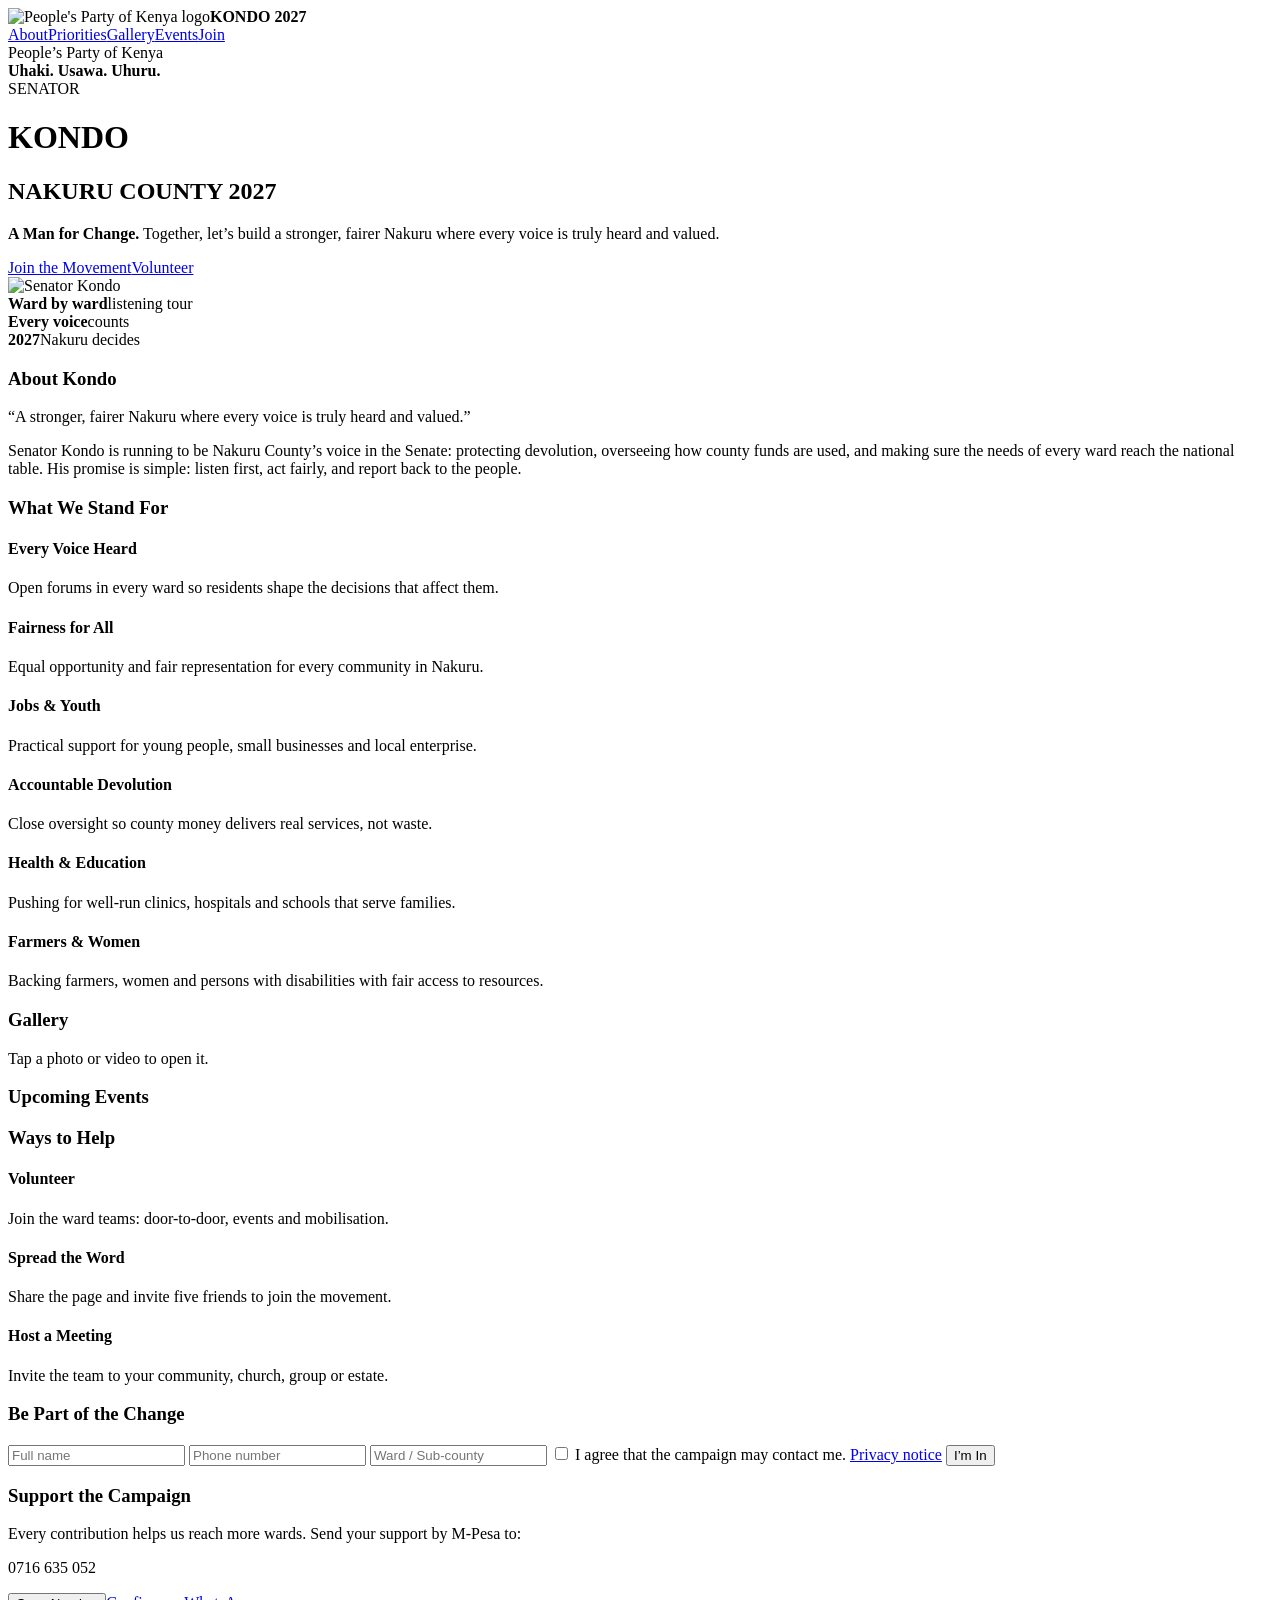
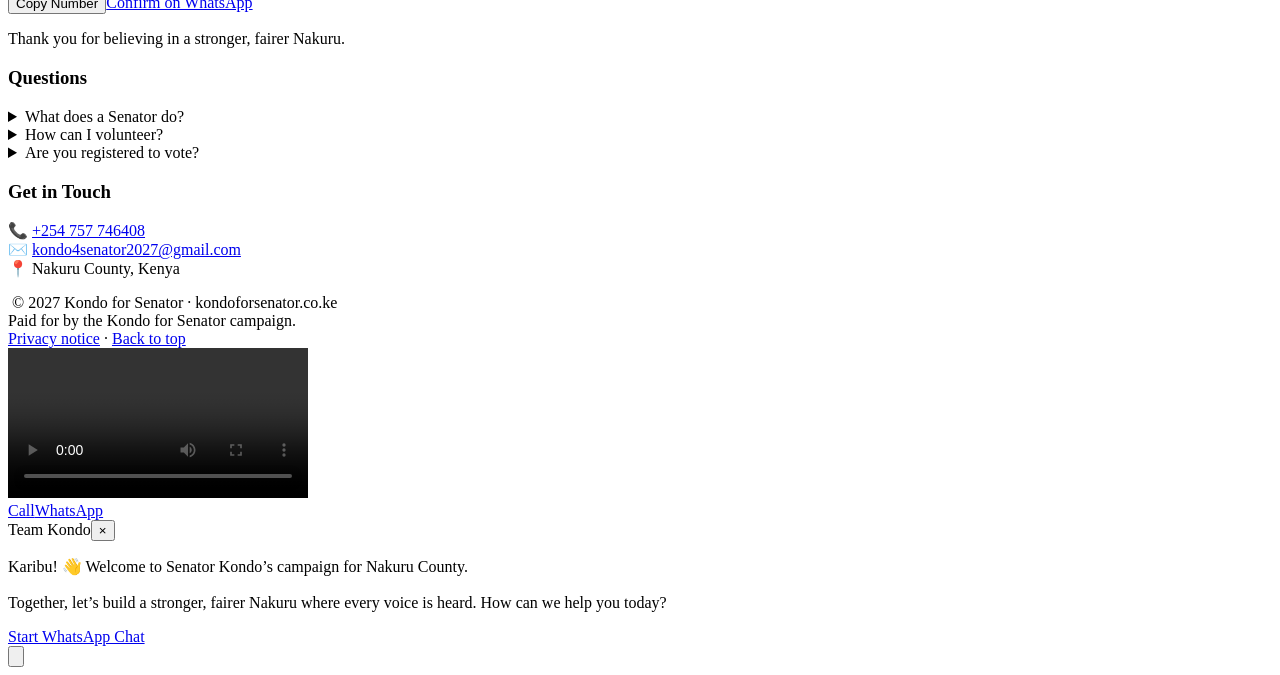
==== index.html @ ae86fee1 "Create index.html" ====
<!DOCTYPE html>
<html lang="en">
<head>
<meta charset="utf-8">
<meta name="viewport" content="width=device-width, initial-scale=1, viewport-fit=cover">
<title>Senator Kondo | Nakuru County 2027</title>
<meta name="description" content="Senator Kondo, Nakuru County 2027. A Man for Change. Join the movement for a stronger, fairer Nakuru where every voice is truly heard and valued.">
<meta name="theme-color" content="#0a0d0a">
<link rel="canonical" href="https://kondoforsenator.co.ke/">
<link rel="icon" href="favicon.ico" sizes="any">
<link rel="icon" type="image/png" href="favicon.png">
<link rel="apple-touch-icon" href="apple-touch-icon.png">
<meta property="og:type" content="website">
<meta property="og:locale" content="en_KE">
<meta property="og:site_name" content="Senator Kondo 2027">
<meta property="og:title" content="Senator Kondo | Nakuru County 2027">
<meta property="og:description" content="A Man for Change. Together, let’s build a stronger, fairer Nakuru where every voice is truly heard and valued.">
<meta property="og:url" content="https://kondoforsenator.co.ke/">
<meta property="og:image" content="https://kondoforsenator.co.ke/share.jpg">
<meta property="og:image:width" content="1200">
<meta property="og:image:height" content="630">
<meta name="twitter:card" content="summary_large_image">
<meta name="twitter:title" content="Senator Kondo | Nakuru County 2027">
<meta name="twitter:description" content="A Man for Change. Join the movement for a stronger, fairer Nakuru.">
<meta name="twitter:image" content="https://kondoforsenator.co.ke/share.jpg">
<link rel="stylesheet" href="style.css">
</head>
<body>
<div class="w">

<nav>
  <div class="br"><img class="lg" src="ppk-logo.jpg" alt="People's Party of Kenya logo"><b>KONDO 2027</b></div>
  <div class="nl"><a href="#about">About</a><a href="#priorities">Priorities</a><a href="#gallery">Gallery</a><a href="#events">Events</a><a href="#join">Join</a></div>
</nav>

<header class="hero">
  <div>
    <div class="party"><img src="ppk-logo.jpg" alt=""><span>People’s Party of Kenya<br><b>Uhaki. Usawa. Uhuru.</b></span></div>
    <div class="sm">SENATOR</div>
    <h1>KONDO</h1>
    <h2>NAKURU COUNTY 2027</h2>
    <p><b>A Man for Change.</b> Together, let’s build a stronger, fairer Nakuru where every voice is truly heard and valued.</p>
    <div class="btns"><a class="b p" href="#join">Join the Movement</a><a class="b" href="#join">Volunteer</a></div>
  </div>
  <img class="photo" alt="Senator Kondo" src="kondo.jpg">
</header>

<div class="st"><div><b>Ward by ward</b>listening tour</div><div><b>Every voice</b>counts</div><div><b>2027</b>Nakuru decides</div></div>

<section id="about">
  <h3>About Kondo</h3>
  <p class="quote">“A stronger, fairer Nakuru where every voice is truly heard and valued.”</p>
  <p class="mu">Senator Kondo is running to be Nakuru County’s voice in the Senate: protecting devolution, overseeing how county funds are used, and making sure the needs of every ward reach the national table. His promise is simple: listen first, act fairly, and report back to the people.</p>
</section>

<section id="priorities">
  <h3>What We Stand For</h3>
  <div class="g">
    <div class="c"><h4>Every Voice Heard</h4><p>Open forums in every ward so residents shape the decisions that affect them.</p></div>
    <div class="c"><h4>Fairness for All</h4><p>Equal opportunity and fair representation for every community in Nakuru.</p></div>
    <div class="c"><h4>Jobs &amp; Youth</h4><p>Practical support for young people, small businesses and local enterprise.</p></div>
    <div class="c"><h4>Accountable Devolution</h4><p>Close oversight so county money delivers real services, not waste.</p></div>
    <div class="c"><h4>Health &amp; Education</h4><p>Pushing for well-run clinics, hospitals and schools that serve families.</p></div>
    <div class="c"><h4>Farmers &amp; Women</h4><p>Backing farmers, women and persons with disabilities with fair access to resources.</p></div>
  </div>
</section>

<section id="gallery">
  <h3>Gallery</h3>
  <div class="gw"><div class="gl" id="gl"></div></div>
  <p class="hint">Tap a photo or video to open it.</p>
</section>

<section id="events">
  <h3>Upcoming Events</h3>
  <div class="g2" id="evl"></div>
</section>

<section id="volunteer">
  <h3>Ways to Help</h3>
  <div class="g">
    <div class="c"><h4>Volunteer</h4><p>Join the ward teams: door-to-door, events and mobilisation.</p></div>
    <div class="c"><h4>Spread the Word</h4><p>Share the page and invite five friends to join the movement.</p></div>
    <div class="c"><h4>Host a Meeting</h4><p>Invite the team to your community, church, group or estate.</p></div>
  </div>
</section>

<section id="join">
  <h3>Be Part of the Change</h3>
  <form class="f" id="jf" novalidate>
    <input id="n" name="name" placeholder="Full name" autocomplete="name" required>
    <input id="p" name="phone" placeholder="Phone number" type="tel" autocomplete="tel" required>
    <input id="w" name="ward" placeholder="Ward / Sub-county">
    <label class="chk"><input type="checkbox" id="cn"> <span>I agree that the campaign may contact me. <a href="privacy.html">Privacy notice</a></span></label>
    <button class="b p" id="js" type="submit">I’m In</button>
    <p class="fs" id="fs" role="status"></p>
  </form>
  </section>

<section id="donate">
  <div class="dn">
    <h3 class="nm">Support the Campaign</h3>
    <p class="mu">Every contribution helps us reach more wards. Send your support by M-Pesa to:</p>
    <p class="num">0716 635 052</p>
    <div class="btns"><button class="b p" id="cp">Copy Number</button><a class="b" href="https://wa.me/254757746408?text=Hello%2C%20I%20have%20sent%20my%20support%20to%20the%20campaign.">Confirm on WhatsApp</a></div>
    <p class="mu sm2">Thank you for believing in a stronger, fairer Nakuru.</p>
  </div>
</section>

<section id="faq">
  <h3>Questions</h3>
  <details class="q"><summary>What does a Senator do?</summary><p>A Senator represents the county in the Senate, protects devolution, oversees county governments and helps pass laws affecting counties.</p></details>
  <details class="q"><summary>How can I volunteer?</summary><p>Fill in the form above or tap the WhatsApp button and tell us your ward.</p></details>
  <details class="q"><summary>Are you registered to vote?</summary><p>Check your registration with the IEBC and encourage your family and friends to do the same.</p></details>
</section>

<section id="contact">
  <h3>Get in Touch</h3>
  <p>📞 <a href="tel:+254757746408">+254 757 746408</a><br>
  ✉️ <a href="mailto:kondo4senator2027@gmail.com">kondo4senator2027@gmail.com</a><br>
  📍 Nakuru County, Kenya</p>
  <div class="soc" id="soc"></div>
</section>

</div>

<footer><div class="w">
  <img class="lg" src="ppk-logo.jpg" alt="">
  <span>© <span id="yr">2027</span> Kondo for Senator · kondoforsenator.co.ke<br>Paid for by the Kondo for Senator campaign.<br><a href="privacy.html">Privacy notice</a> · <a href="#">Back to top</a></span>
</div></footer>

<div class="lb" id="lb"><img id="lbi" alt=""><video id="lbv" controls playsinline></video></div>

<div class="bar"><a href="tel:+254757746408">Call</a><a href="https://wa.me/254757746408?text=Hello%20Senator%20Kondo%E2%80%99s%20team%21%20I%E2%80%99d%20like%20to%20join%20the%20movement%20for%20a%20stronger%2C%20fairer%20Nakuru.">WhatsApp</a></div>

<div class="wa">
  <div class="pop" id="pp">
    <div class="ph"><span>Team Kondo</span><button id="pc" aria-label="Close">×</button></div>
    <div class="pm"><p>Karibu! 👋 Welcome to Senator Kondo’s campaign for Nakuru County.<br><br>Together, let’s build a stronger, fairer Nakuru where every voice is heard. How can we help you today?</p>
    <a href="https://wa.me/254757746408?text=Hello%20Senator%20Kondo%E2%80%99s%20team%21%20I%E2%80%99d%20like%20to%20join%20the%20movement%20for%20a%20stronger%2C%20fairer%20Nakuru.">Start WhatsApp Chat</a></div>
  </div>
  <button class="wb" aria-label="Chat on WhatsApp" id="pt"><svg viewBox="0 0 32 32"><path d="M16 3C9 3 3.3 8.6 3.3 15.5c0 2.4.7 4.7 1.9 6.6L3 29l7.1-2.1a12.8 12.8 0 0 0 5.9 1.4c7 0 12.7-5.6 12.7-12.5S23 3 16 3zm0 22.7c-1.9 0-3.7-.5-5.300-1.500l-.4-.2-4.200 1.200 1.300-4-.3-.4a10 10 0 0 1-1.600-5.300C5.500 10 10.200 5.500 16 5.500s10.500 4.500 10.500 10S21.800 25.700 16 25.700zm5.800-7.500c-.3-.2-1.900-.9-2.200-1s-.5-.2-.7.200-.8 1-1 1.200-.4.200-.7.100a8.500 8.500 0 0 1-4.200-3.700c-.3-.6.300-.5.900-1.700.1-.2 0-.4 0-.5l-1-2.300c-.3-.6-.5-.5-.7-.5h-.6c-.2 0-.6.100-.9.400s-1.200 1.200-1.200 2.900 1.200 3.300 1.400 3.600 2.400 3.700 5.900 5.100c2.200.9 3 .9 4.100.8.700-.1 1.900-.8 2.200-1.500s.3-1.400.2-1.500-.3-.2-.7-.4z"/></svg></button>
</div>

<script src="config.js"></script>
<script src="events.js"></script>
<script src="gallery.js"></script>
<script src="script.js"></script>
</body>
</html>
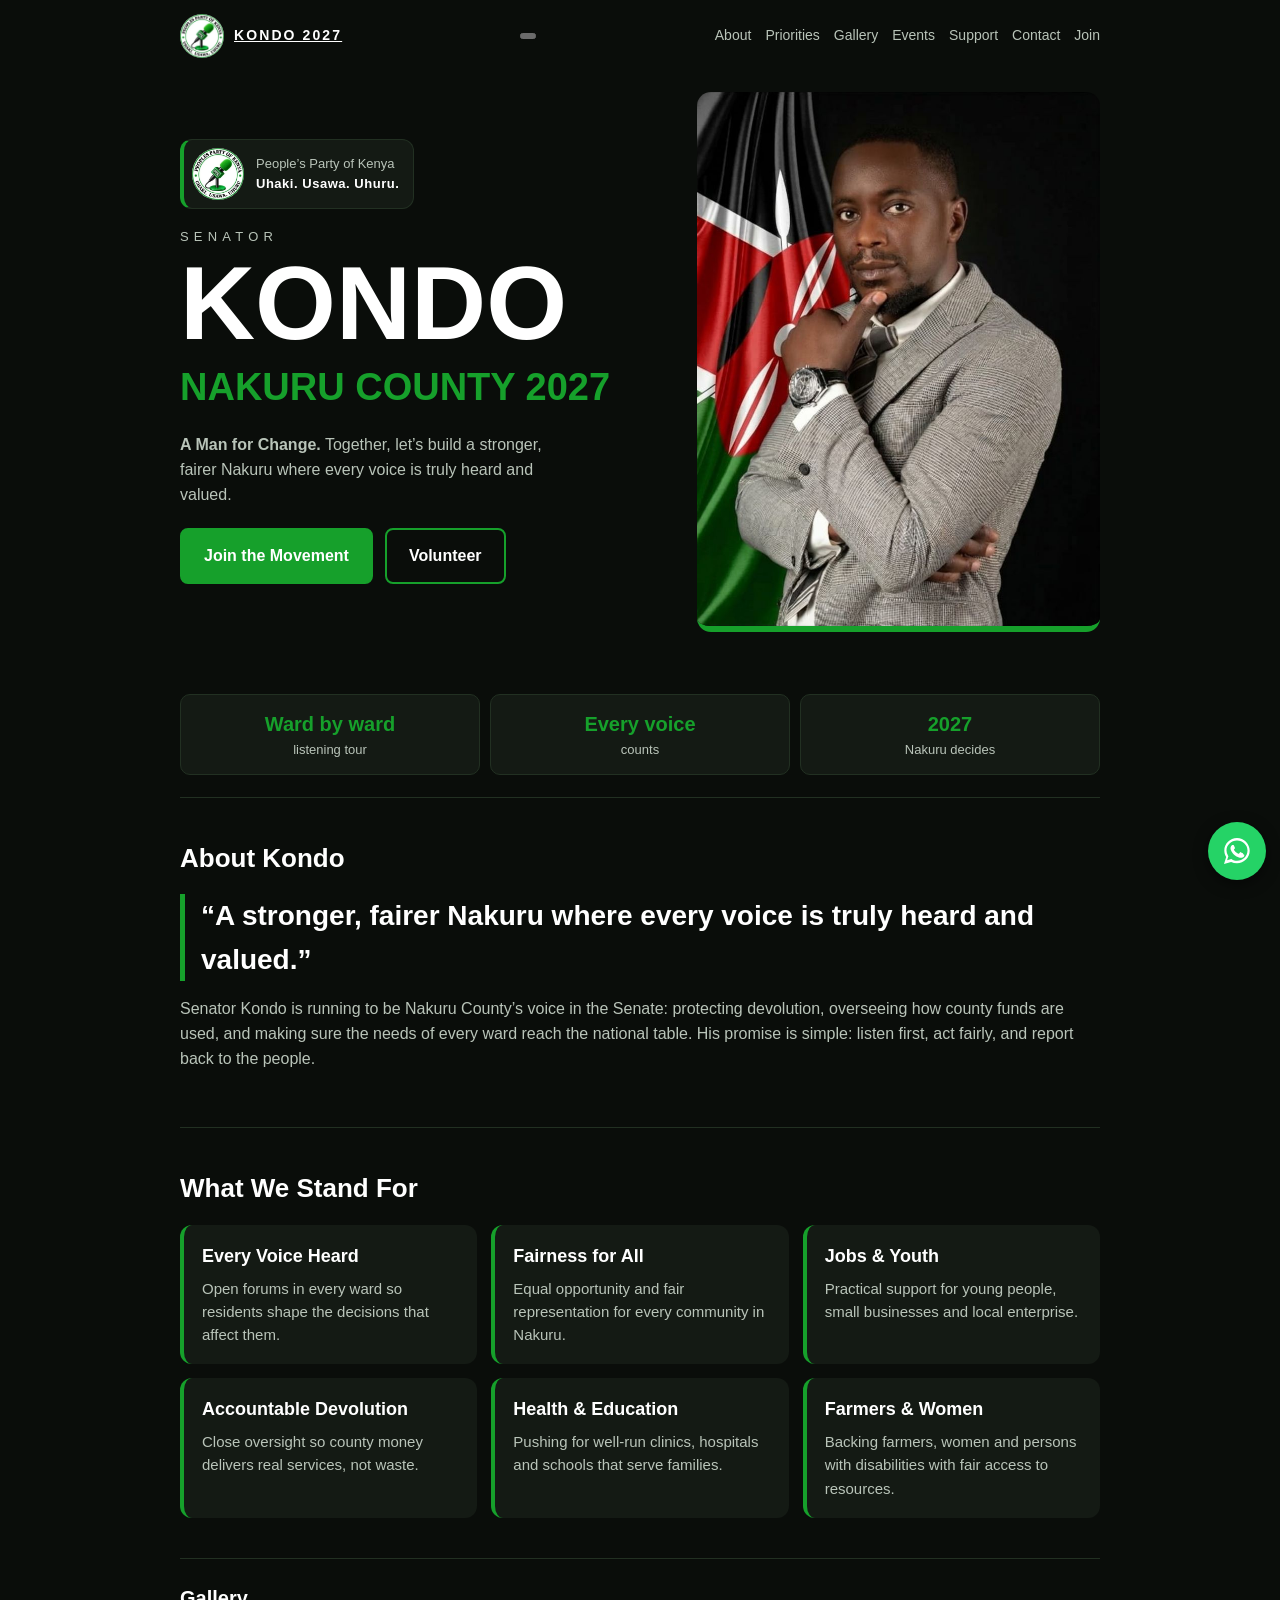
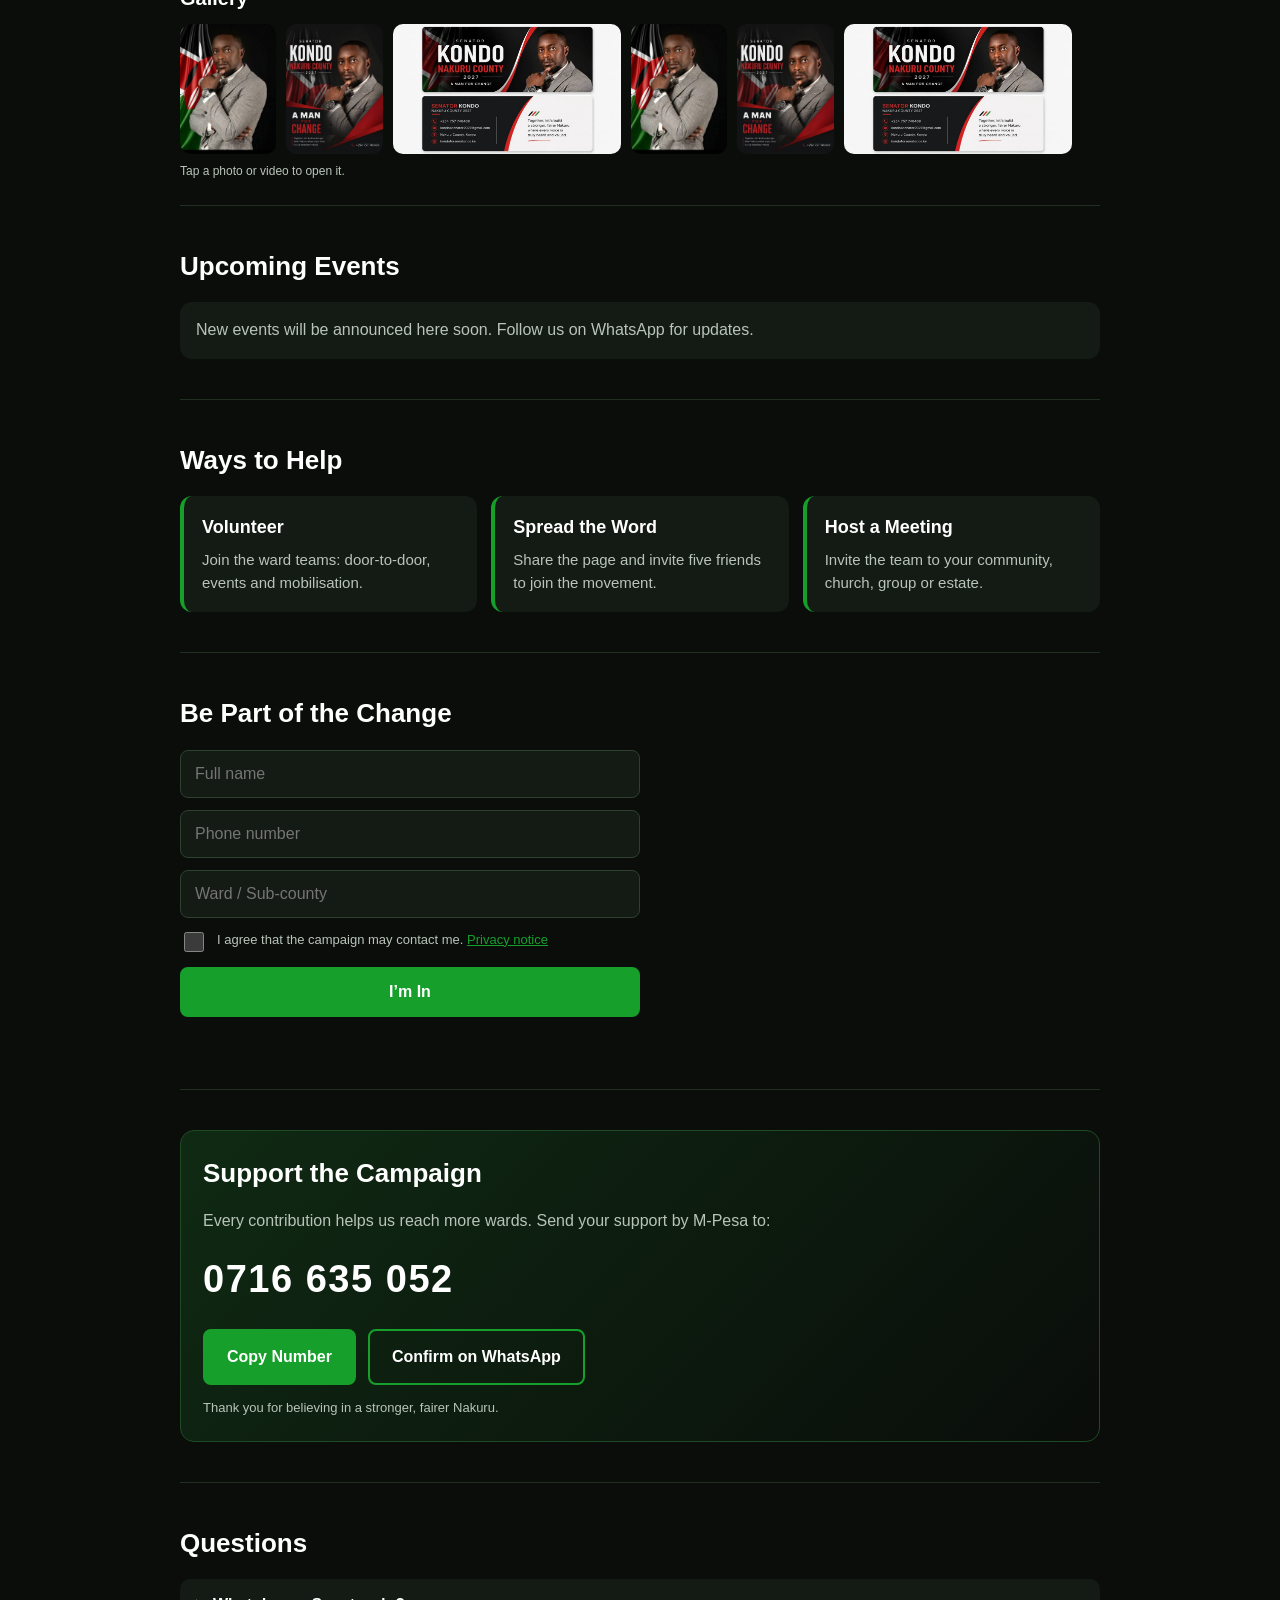
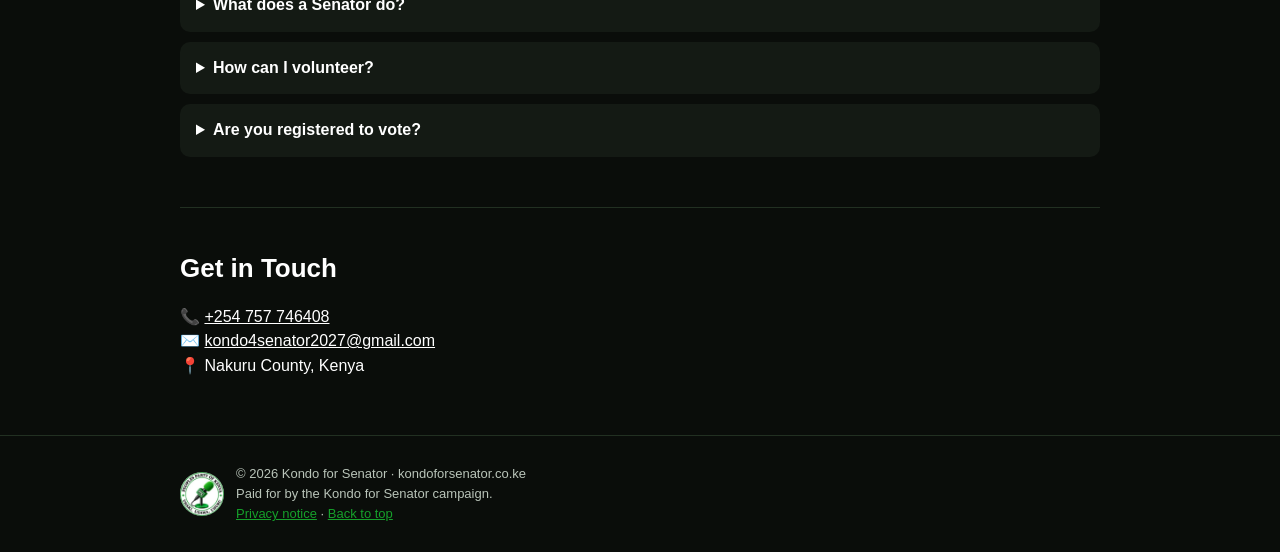
==== commit 9a615b8c: "Update index.html" ====
--- a/index.html
+++ b/index.html
@@ -24,14 +24,30 @@
 <meta name="twitter:description" content="A Man for Change. Join the movement for a stronger, fairer Nakuru.">
 <meta name="twitter:image" content="https://kondoforsenator.co.ke/share.jpg">
 <link rel="stylesheet" href="style.css">
+<noscript><style>.top .burger{display:none!important}.top .nl{display:flex!important;position:static!important;flex-wrap:wrap}</style></noscript>
 </head>
 <body>
+<header class="top">
+  <div class="w">
+    <nav aria-label="Main">
+      <a class="br" href="#" aria-label="Kondo 2027 home"><img class="lg" src="ppk-logo.jpg" alt="People's Party of Kenya logo"><b>KONDO 2027</b></a>
+      <button class="burger" id="bg" type="button" aria-label="Open menu" aria-expanded="false" aria-controls="menu"><span></span><span></span><span></span></button>
+      <div class="nl" id="menu">
+        <a href="#about">About</a>
+        <a href="#priorities">Priorities</a>
+        <a href="#gallery">Gallery</a>
+        <a href="#events">Events</a>
+        <a href="#donate">Support</a>
+        <a href="#contact">Contact</a>
+        <a class="cta" href="#join">Join</a>
+      </div>
+    </nav>
+  </div>
+</header>
+
 <div class="w">
 
-<nav>
-  <div class="br"><img class="lg" src="ppk-logo.jpg" alt="People's Party of Kenya logo"><b>KONDO 2027</b></div>
-  <div class="nl"><a href="#about">About</a><a href="#priorities">Priorities</a><a href="#gallery">Gallery</a><a href="#events">Events</a><a href="#join">Join</a></div>
-</nav>
+
 
 <header class="hero">
   <div>
--- a/style.css
+++ b/style.css
@@ -0,0 +1,125 @@
+/* ===== PPK theme: green, black, white ===== */
+:root{--bg:#0a0d0a;--card:#141a14;--line:#223022;--tx:#ffffff;--mu:#b9c4b9;--g:#16a02b;--g2:#0e7a1f;color-scheme:dark;box-sizing:border-box;padding-top:env(safe-area-inset-top,0px);padding-bottom:calc(64px + env(safe-area-inset-bottom,0px))}
+*{box-sizing:inherit}
+html{scroll-behavior:smooth;scroll-padding-top:env(safe-area-inset-top,0px)}
+body{margin:0;background:var(--bg);color:var(--tx);font-family:"Helvetica Neue",Arial,sans-serif;line-height:1.55}
+.w{max-width:960px;margin:0 auto;padding:0 20px}
+a{color:inherit}
+
+/* navigation */
+nav{display:flex;flex-wrap:wrap;justify-content:space-between;align-items:center;gap:8px;padding:14px 0;font-size:14px}
+.br{display:flex;align-items:center;gap:10px}
+.br b{letter-spacing:.15em}
+.lg{width:44px;height:44px;border-radius:50%;display:block;background:#fff}
+.nl{display:flex;gap:14px;flex-wrap:wrap}
+.nl a{color:var(--mu);text-decoration:none}
+@media(max-width:600px){.nl{width:100%;justify-content:space-between}}
+
+/* hero */
+.hero{display:grid;gap:24px;padding:20px 0 40px;align-items:center}
+@media(min-width:760px){.hero{grid-template-columns:1.1fr .9fr}}
+.party{display:flex;align-items:center;gap:12px;background:var(--card);border:1px solid var(--line);border-left:4px solid var(--g);border-radius:12px;padding:8px 14px 8px 8px;margin-bottom:18px;font-size:13px;color:var(--mu);width:max-content;max-width:100%}
+.party img{width:52px;height:52px;border-radius:50%;background:#fff;flex:none}
+.party b{color:#fff;letter-spacing:.04em}
+.sm{letter-spacing:.4em;font-size:13px;color:var(--mu)}
+h1{font-size:clamp(56px,16vw,104px);line-height:.95;margin:6px 0;font-weight:800}
+.hero h2{font-size:clamp(26px,7vw,38px);margin:0 0 8px;color:var(--g);font-weight:800}
+.hero p{color:var(--mu);max-width:44ch}
+.btns{display:flex;gap:12px;flex-wrap:wrap;margin-top:20px}
+.b{display:inline-block;padding:14px 22px;border-radius:8px;font-weight:700;text-decoration:none;border:2px solid var(--g);color:#fff;background:transparent}
+.b.p{background:var(--g)}
+.photo{width:100%;border-radius:14px;border-bottom:6px solid var(--g);display:block}
+
+/* sections */
+section{padding:40px 0;border-top:1px solid var(--line)}
+h3{font-size:26px;margin:0 0 16px}
+.g{display:grid;gap:14px}
+@media(min-width:760px){.g{grid-template-columns:repeat(3,1fr)}}
+.c{background:var(--card);padding:18px;border-radius:12px;border-left:4px solid var(--g)}
+.c h4{margin:0 0 6px;font-size:18px}
+.c p{margin:0;color:var(--mu);font-size:15px}
+.st{display:grid;grid-template-columns:repeat(3,1fr);gap:10px;text-align:center;padding:22px 0}
+.st div{background:var(--card);border:1px solid var(--line);border-radius:10px;padding:14px 6px;font-size:13px;color:var(--mu)}
+.st b{display:block;font-size:20px;color:var(--g)}
+.quote{font-size:clamp(20px,5vw,28px);font-weight:700;border-left:5px solid var(--g);padding-left:16px;margin:0 0 14px}
+.mu{color:var(--mu)}
+
+/* gallery (auto-scrolling strip: photos + videos) */
+#gallery{padding:24px 0}
+#gallery h3{font-size:20px;margin-bottom:10px}
+.gw{overflow:hidden;border-radius:12px}
+.gl{display:flex;gap:10px;width:max-content;animation:rv 30s linear infinite}
+.gw:hover .gl{animation-play-state:paused}
+.gi{position:relative;height:130px;border-radius:10px;overflow:hidden;cursor:pointer;background:#000;flex:none}
+.gi img,.gi video{height:130px;width:auto;display:block}
+.gi video{min-width:90px;object-fit:cover}
+.pl{position:absolute;left:50%;top:50%;width:40px;height:40px;margin:-20px 0 0 -20px;border-radius:50%;background:rgba(22,160,43,.92);color:#fff;display:flex;align-items:center;justify-content:center;font-size:16px;padding-left:3px}
+.hint{margin:8px 0 0;font-size:12px;color:var(--mu)}
+@keyframes rv{from{transform:translateX(-50%)}to{transform:translateX(0)}}
+@media(prefers-reduced-motion:reduce){.gl{animation:none}.gw{overflow-x:auto}}
+.lb{display:none;position:fixed;top:0;right:0;bottom:0;left:0;background:rgba(0,0,0,.93);z-index:20;align-items:center;justify-content:center;padding:16px}
+.lb.o{display:flex}
+.lb img,.lb video{max-width:100%;max-height:100%;border-radius:10px}
+.lb video{display:none;width:100%;background:#000}
+
+/* events */
+.g2{display:grid;gap:14px}
+@media(min-width:760px){.g2{grid-template-columns:1fr 1fr}}
+.ev{display:flex;gap:14px;background:var(--card);border-radius:12px;padding:14px;align-items:center}
+.ev .d{background:var(--g);border-radius:8px;padding:8px 12px;text-align:center;font-weight:800;line-height:1.1;min-width:64px}
+.ev .d small{display:block;font-size:11px;font-weight:600}
+.ev p{margin:0;color:var(--mu);font-size:14px}
+.em{color:var(--mu);grid-column:1/-1;background:var(--card);padding:16px;border-radius:12px}
+
+/* form, donate, faq, contact */
+.f{display:grid;gap:12px;max-width:460px}
+input{padding:14px;border-radius:8px;border:1px solid #2f402f;background:var(--card);color:var(--tx);font-size:16px;width:100%}
+button{cursor:pointer;font-size:16px;font-family:inherit}
+.dn{background:linear-gradient(135deg,#0f2a13,#0a0d0a);border:1px solid #1f4a26;border-radius:14px;padding:22px}
+.nm{margin-top:0}
+.sm2{font-size:13px;margin-bottom:0}
+.num{font-size:clamp(26px,8vw,38px);font-weight:800;margin:6px 0;letter-spacing:.04em;color:#fff}
+.q{background:var(--card);border-radius:10px;padding:14px 16px;margin-bottom:10px}
+.q summary{font-weight:700;cursor:pointer}
+.q p{color:var(--mu);margin:8px 0 0}
+.soc{display:flex;gap:10px;flex-wrap:wrap;margin-top:12px}
+.soc a{border:1px solid #2f402f;padding:8px 14px;border-radius:20px;color:#fff;text-decoration:none;font-size:14px}
+#contact a{color:#fff}
+footer{padding:28px 0;color:var(--mu);font-size:13px;border-top:1px solid var(--line)}
+footer .w{display:flex;align-items:center;gap:12px}
+
+/* bottom bar + WhatsApp bubble */
+.bar{position:fixed;left:0;right:0;bottom:0;display:flex;gap:8px;padding:10px 12px calc(10px + env(safe-area-inset-bottom,0px));background:#000;z-index:5}
+.bar a{flex:1;text-align:center;padding:12px;border-radius:8px;font-weight:700;text-decoration:none;color:#fff;background:var(--g2)}
+.bar a+a{background:#25d366;color:#04210f}
+@media(min-width:760px){.bar{display:none}:root{padding-bottom:0}}
+.wa{position:fixed;right:14px;bottom:calc(76px + env(safe-area-inset-bottom,0px));z-index:6;display:flex;flex-direction:column;align-items:flex-end;gap:10px}
+@media(min-width:760px){.wa{bottom:20px}}
+.wb{width:58px;height:58px;border-radius:50%;background:#25d366;border:0;box-shadow:0 4px 14px rgba(0,0,0,.5);display:flex;align-items:center;justify-content:center}
+.wb svg{width:32px;height:32px;fill:#fff}
+.pop{display:none;width:min(300px,calc(100vw - 28px));background:#fff;color:#111;border-radius:14px;box-shadow:0 6px 24px rgba(0,0,0,.6);overflow:hidden}
+.pop.o{display:block}
+.ph{background:#075e54;color:#fff;padding:12px 14px;display:flex;justify-content:space-between;align-items:center;font-weight:700;font-size:15px}
+.ph button{background:none;border:0;color:#fff;font-size:22px;line-height:1}
+.pm{padding:14px;background:#ece5dd}
+.pm p{margin:0;background:#fff;padding:10px 12px;border-radius:0 10px 10px 10px;font-size:14.5px;line-height:1.45}
+.pm a{display:block;margin-top:12px;background:#25d366;color:#fff;text-align:center;padding:12px;border-radius:24px;font-weight:700;text-decoration:none}
+
+/* form status + consent */
+.chk{display:flex;gap:10px;align-items:flex-start;font-size:13px;color:var(--mu)}
+.chk input{width:20px;height:20px;margin-top:2px;flex:none;accent-color:var(--g)}
+.chk a{color:var(--g)}
+.fs{margin:0;font-size:14px;min-height:20px}
+.fs.ok{color:#58d46d}.fs.bad{color:#ff8a80}
+footer a{color:var(--g)}
+/* privacy + 404 pages */
+.plain{padding-bottom:0}
+.pg{padding:10px 0 30px;max-width:720px}
+.pg h1{font-size:clamp(32px,8vw,48px);margin:10px 0 4px}
+.pg h3{font-size:20px;margin:26px 0 8px;color:var(--g)}
+.pg p{color:#dfe7df;margin:0 0 8px}
+.pg a{color:var(--g)}
+.nf{text-align:center;padding:60px 20px}
+.nf .big{width:120px;height:120px;margin:0 auto 10px}
+.nf h1{font-size:90px;margin:0;color:var(--g)}
+.nf h2{margin:0 0 10px}
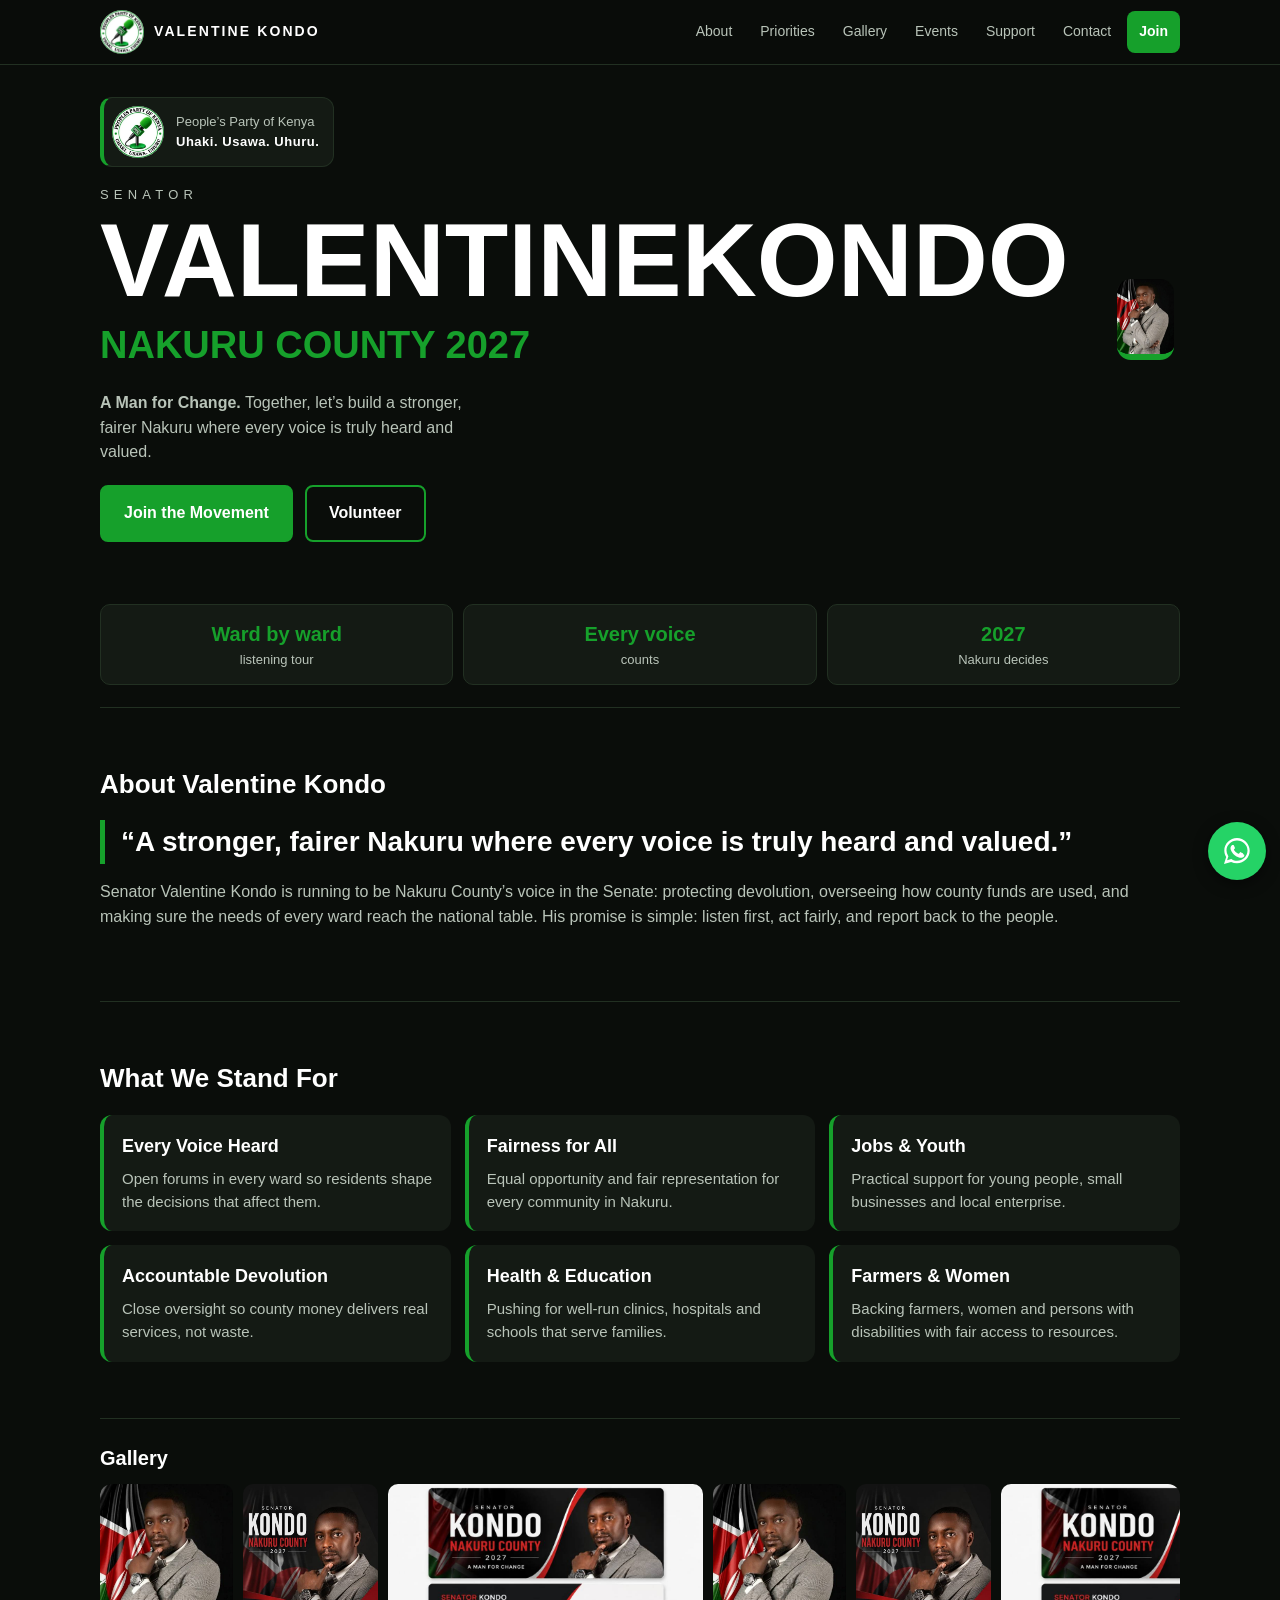
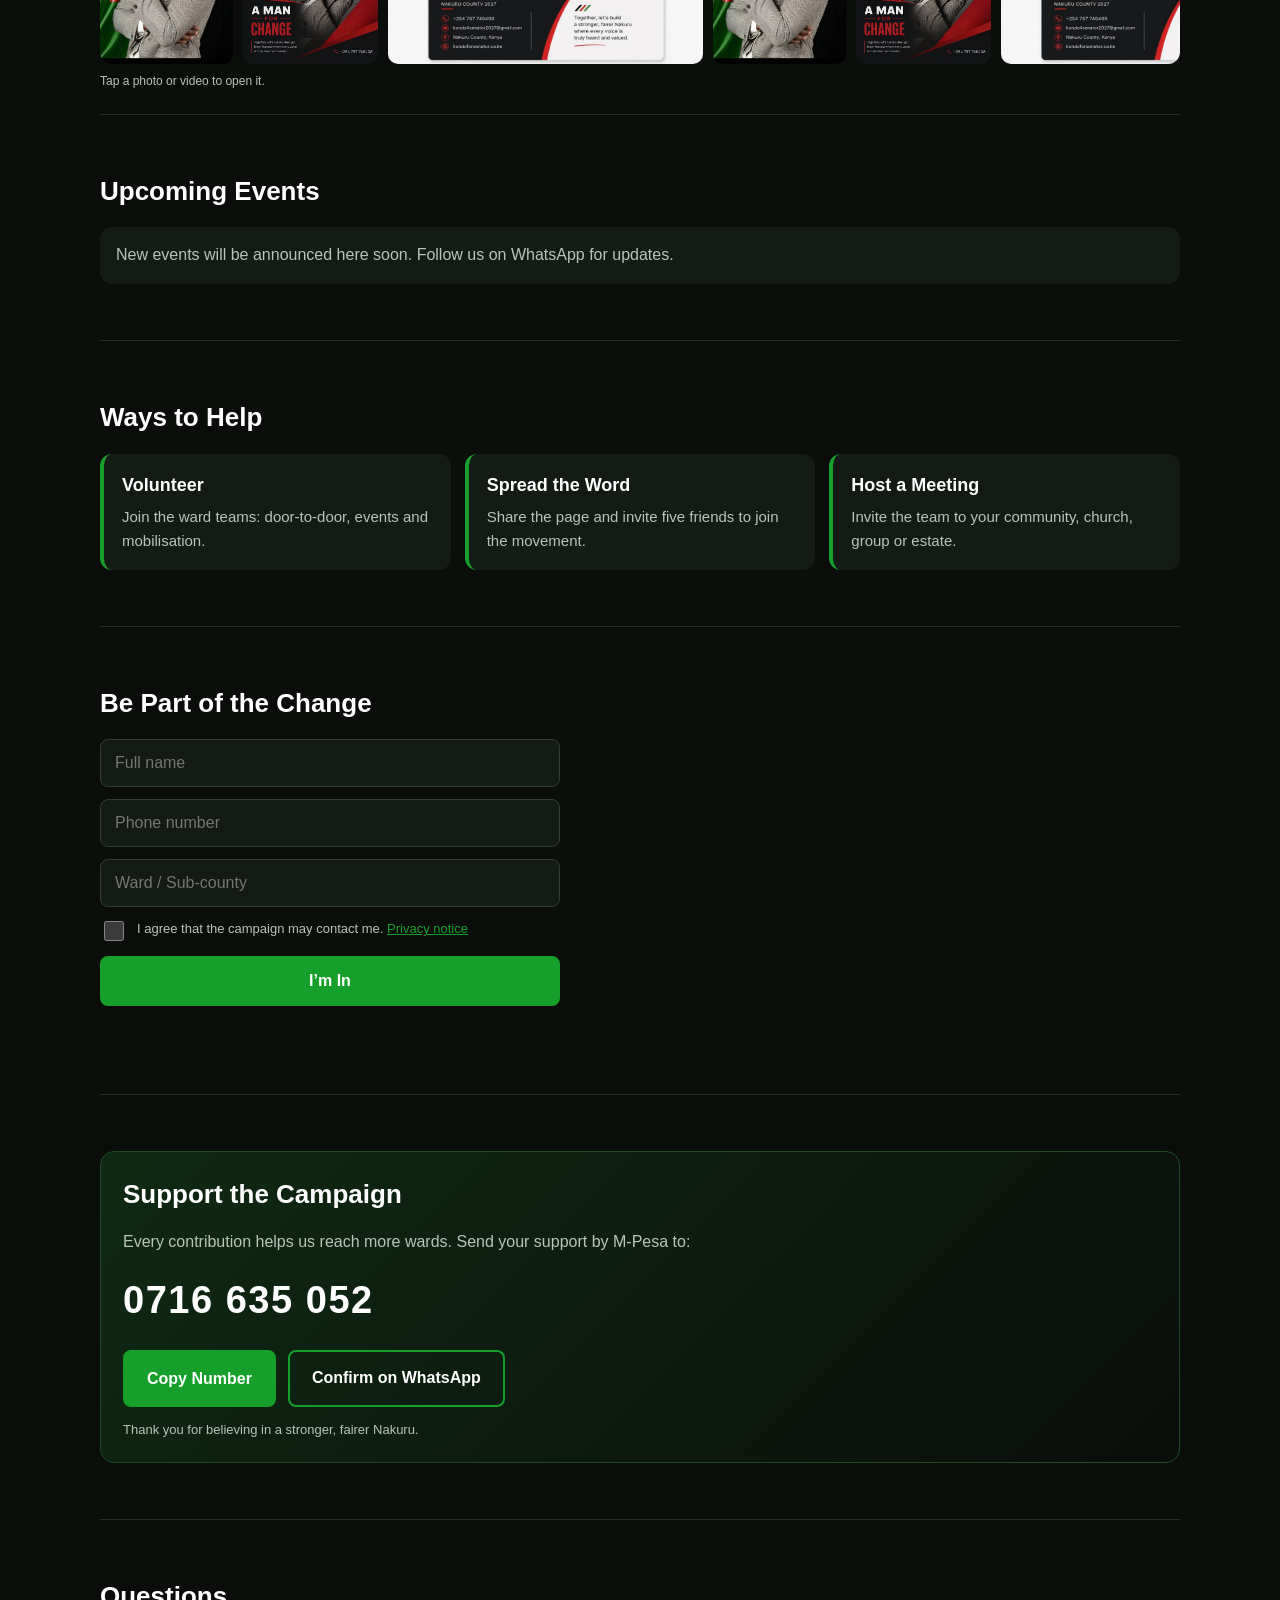
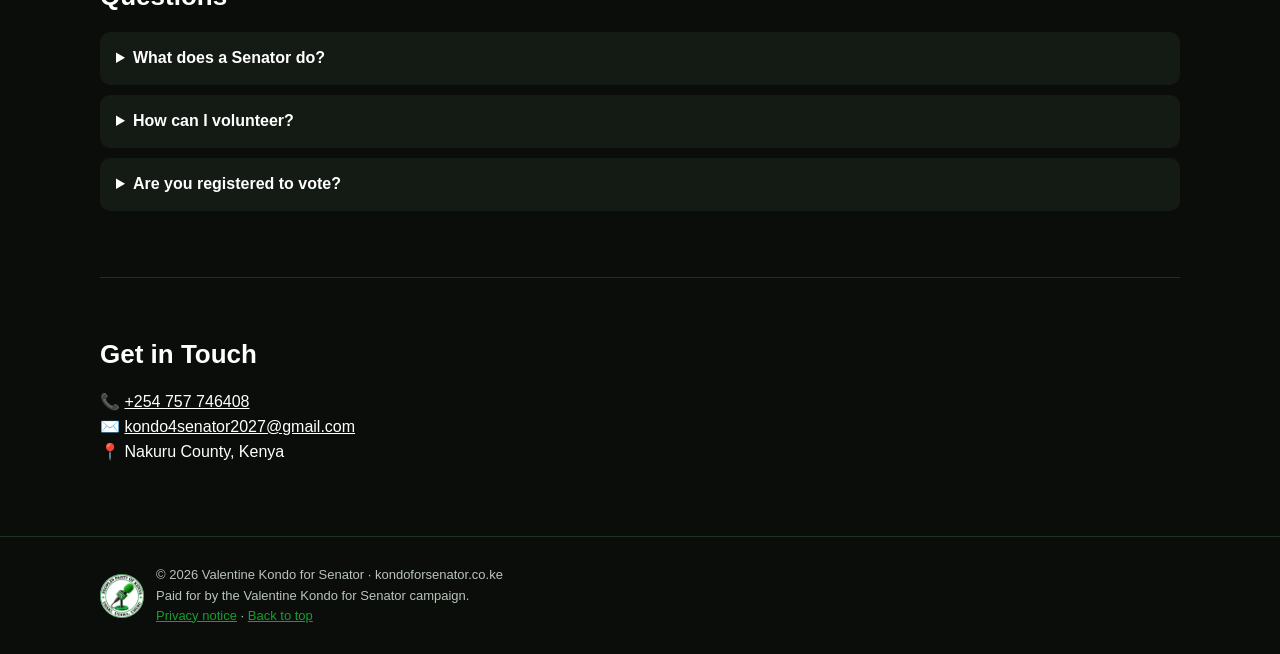
==== commit ef7cbe22: "Update index.html" ====
--- a/index.html
+++ b/index.html
@@ -3,8 +3,8 @@
 <head>
 <meta charset="utf-8">
 <meta name="viewport" content="width=device-width, initial-scale=1, viewport-fit=cover">
-<title>Senator Kondo | Nakuru County 2027</title>
-<meta name="description" content="Senator Kondo, Nakuru County 2027. A Man for Change. Join the movement for a stronger, fairer Nakuru where every voice is truly heard and valued.">
+<title>Senator Valentine Kondo | Nakuru County 2027</title>
+<meta name="description" content="Senator Valentine Kondo, Nakuru County 2027. A Man for Change. Join the movement for a stronger, fairer Nakuru where every voice is truly heard and valued.">
 <meta name="theme-color" content="#0a0d0a">
 <link rel="canonical" href="https://kondoforsenator.co.ke/">
 <link rel="icon" href="favicon.ico" sizes="any">
@@ -12,15 +12,15 @@
 <link rel="apple-touch-icon" href="apple-touch-icon.png">
 <meta property="og:type" content="website">
 <meta property="og:locale" content="en_KE">
-<meta property="og:site_name" content="Senator Kondo 2027">
-<meta property="og:title" content="Senator Kondo | Nakuru County 2027">
+<meta property="og:site_name" content="Senator Valentine Kondo 2027">
+<meta property="og:title" content="Senator Valentine Kondo | Nakuru County 2027">
 <meta property="og:description" content="A Man for Change. Together, let’s build a stronger, fairer Nakuru where every voice is truly heard and valued.">
 <meta property="og:url" content="https://kondoforsenator.co.ke/">
 <meta property="og:image" content="https://kondoforsenator.co.ke/share.jpg">
 <meta property="og:image:width" content="1200">
 <meta property="og:image:height" content="630">
 <meta name="twitter:card" content="summary_large_image">
-<meta name="twitter:title" content="Senator Kondo | Nakuru County 2027">
+<meta name="twitter:title" content="Senator Valentine Kondo | Nakuru County 2027">
 <meta name="twitter:description" content="A Man for Change. Join the movement for a stronger, fairer Nakuru.">
 <meta name="twitter:image" content="https://kondoforsenator.co.ke/share.jpg">
 <link rel="stylesheet" href="style.css">
@@ -30,7 +30,7 @@
 <header class="top">
   <div class="w">
     <nav aria-label="Main">
-      <a class="br" href="#" aria-label="Kondo 2027 home"><img class="lg" src="ppk-logo.jpg" alt="People's Party of Kenya logo"><b>KONDO 2027</b></a>
+      <a class="br" href="#" aria-label="Valentine Kondo 2027 home"><img class="lg" src="ppk-logo.jpg" alt="People's Party of Kenya logo"><b>VALENTINE KONDO</b></a>
       <button class="burger" id="bg" type="button" aria-label="Open menu" aria-expanded="false" aria-controls="menu"><span></span><span></span><span></span></button>
       <div class="nl" id="menu">
         <a href="#about">About</a>
@@ -53,20 +53,20 @@
   <div>
     <div class="party"><img src="ppk-logo.jpg" alt=""><span>People’s Party of Kenya<br><b>Uhaki. Usawa. Uhuru.</b></span></div>
     <div class="sm">SENATOR</div>
-    <h1>KONDO</h1>
+    <h1><span class="fn">VALENTINE</span>KONDO</h1>
     <h2>NAKURU COUNTY 2027</h2>
     <p><b>A Man for Change.</b> Together, let’s build a stronger, fairer Nakuru where every voice is truly heard and valued.</p>
     <div class="btns"><a class="b p" href="#join">Join the Movement</a><a class="b" href="#join">Volunteer</a></div>
   </div>
-  <img class="photo" alt="Senator Kondo" src="kondo.jpg">
+  <img class="photo" alt="Senator Valentine Kondo" src="kondo.jpg">
 </header>
 
 <div class="st"><div><b>Ward by ward</b>listening tour</div><div><b>Every voice</b>counts</div><div><b>2027</b>Nakuru decides</div></div>
 
 <section id="about">
-  <h3>About Kondo</h3>
+  <h3>About Valentine Kondo</h3>
   <p class="quote">“A stronger, fairer Nakuru where every voice is truly heard and valued.”</p>
-  <p class="mu">Senator Kondo is running to be Nakuru County’s voice in the Senate: protecting devolution, overseeing how county funds are used, and making sure the needs of every ward reach the national table. His promise is simple: listen first, act fairly, and report back to the people.</p>
+  <p class="mu">Senator Valentine Kondo is running to be Nakuru County’s voice in the Senate: protecting devolution, overseeing how county funds are used, and making sure the needs of every ward reach the national table. His promise is simple: listen first, act fairly, and report back to the people.</p>
 </section>
 
 <section id="priorities">
@@ -142,18 +142,18 @@
 
 <footer><div class="w">
   <img class="lg" src="ppk-logo.jpg" alt="">
-  <span>© <span id="yr">2027</span> Kondo for Senator · kondoforsenator.co.ke<br>Paid for by the Kondo for Senator campaign.<br><a href="privacy.html">Privacy notice</a> · <a href="#">Back to top</a></span>
+  <span>© <span id="yr">2027</span> Valentine Kondo for Senator · kondoforsenator.co.ke<br>Paid for by the Valentine Kondo for Senator campaign.<br><a href="privacy.html">Privacy notice</a> · <a href="#">Back to top</a></span>
 </div></footer>
 
 <div class="lb" id="lb"><img id="lbi" alt=""><video id="lbv" controls playsinline></video></div>
 
-<div class="bar"><a href="tel:+254757746408">Call</a><a href="https://wa.me/254757746408?text=Hello%20Senator%20Kondo%E2%80%99s%20team%21%20I%E2%80%99d%20like%20to%20join%20the%20movement%20for%20a%20stronger%2C%20fairer%20Nakuru.">WhatsApp</a></div>
+<div class="bar"><a href="tel:+254757746408">Call</a><a href="https://wa.me/254757746408?text=Hello%20Senator%20Valentine%20Kondo%E2%80%99s%20team%21%20I%E2%80%99d%20like%20to%20join%20the%20movement%20for%20a%20stronger%2C%20fairer%20Nakuru.">WhatsApp</a></div>
 
 <div class="wa">
   <div class="pop" id="pp">
-    <div class="ph"><span>Team Kondo</span><button id="pc" aria-label="Close">×</button></div>
-    <div class="pm"><p>Karibu! 👋 Welcome to Senator Kondo’s campaign for Nakuru County.<br><br>Together, let’s build a stronger, fairer Nakuru where every voice is heard. How can we help you today?</p>
-    <a href="https://wa.me/254757746408?text=Hello%20Senator%20Kondo%E2%80%99s%20team%21%20I%E2%80%99d%20like%20to%20join%20the%20movement%20for%20a%20stronger%2C%20fairer%20Nakuru.">Start WhatsApp Chat</a></div>
+    <div class="ph"><span>Team Valentine Kondo</span><button id="pc" aria-label="Close">×</button></div>
+    <div class="pm"><p>Karibu! 👋 Welcome to Senator Valentine Kondo’s campaign for Nakuru County.<br><br>Together, let’s build a stronger, fairer Nakuru where every voice is heard. How can we help you today?</p>
+    <a href="https://wa.me/254757746408?text=Hello%20Senator%20Valentine%20Kondo%E2%80%99s%20team%21%20I%E2%80%99d%20like%20to%20join%20the%20movement%20for%20a%20stronger%2C%20fairer%20Nakuru.">Start WhatsApp Chat</a></div>
   </div>
   <button class="wb" aria-label="Chat on WhatsApp" id="pt"><svg viewBox="0 0 32 32"><path d="M16 3C9 3 3.3 8.6 3.3 15.5c0 2.4.7 4.7 1.9 6.6L3 29l7.1-2.1a12.8 12.8 0 0 0 5.9 1.4c7 0 12.7-5.6 12.7-12.5S23 3 16 3zm0 22.7c-1.9 0-3.7-.5-5.300-1.500l-.4-.2-4.200 1.200 1.300-4-.3-.4a10 10 0 0 1-1.600-5.300C5.500 10 10.200 5.500 16 5.500s10.500 4.500 10.500 10S21.800 25.700 16 25.700zm5.800-7.500c-.3-.2-1.900-.9-2.200-1s-.5-.2-.7.200-.8 1-1 1.200-.4.200-.7.100a8.500 8.500 0 0 1-4.200-3.700c-.3-.6.300-.5.900-1.700.1-.2 0-.4 0-.5l-1-2.300c-.3-.6-.5-.5-.7-.5h-.6c-.2 0-.6.100-.9.400s-1.200 1.200-1.200 2.900 1.200 3.300 1.400 3.600 2.400 3.700 5.900 5.100c2.200.9 3 .9 4.100.8.700-.1 1.900-.8 2.200-1.500s.3-1.400.2-1.500-.3-.2-.7-.4z"/></svg></button>
 </div>
--- a/style.css
+++ b/style.css
@@ -1,19 +1,35 @@
 /* ===== PPK theme: green, black, white ===== */
-:root{--bg:#0a0d0a;--card:#141a14;--line:#223022;--tx:#ffffff;--mu:#b9c4b9;--g:#16a02b;--g2:#0e7a1f;color-scheme:dark;box-sizing:border-box;padding-top:env(safe-area-inset-top,0px);padding-bottom:calc(64px + env(safe-area-inset-bottom,0px))}
+:root{--bg:#0a0d0a;--card:#141a14;--line:#223022;--tx:#ffffff;--mu:#b9c4b9;--g:#16a02b;--g2:#0e7a1f;color-scheme:dark;box-sizing:border-box;--gh:130px;padding-bottom:calc(64px + env(safe-area-inset-bottom,0px))}
 *{box-sizing:inherit}
-html{scroll-behavior:smooth;scroll-padding-top:env(safe-area-inset-top,0px)}
+html{scroll-behavior:smooth;scroll-padding-top:calc(76px + env(safe-area-inset-top,0px))}
 body{margin:0;background:var(--bg);color:var(--tx);font-family:"Helvetica Neue",Arial,sans-serif;line-height:1.55}
-.w{max-width:960px;margin:0 auto;padding:0 20px}
+.w{max-width:960px;margin:0 auto;padding:0 max(20px,env(safe-area-inset-left,0px)) 0 max(20px,env(safe-area-inset-right,0px))}
+img,video{max-width:100%}
+body{overflow-x:hidden}
 a{color:inherit}
 
-/* navigation */
-nav{display:flex;flex-wrap:wrap;justify-content:space-between;align-items:center;gap:8px;padding:14px 0;font-size:14px}
-.br{display:flex;align-items:center;gap:10px}
+/* header + navigation (hamburger on phones and tablets) */
+.top{position:sticky;top:0;z-index:30;padding-top:env(safe-area-inset-top,0px);background:rgba(10,13,10,.94);-webkit-backdrop-filter:blur(8px);backdrop-filter:blur(8px);border-bottom:1px solid var(--line)}
+nav{display:flex;justify-content:space-between;align-items:center;gap:8px;padding:10px 0;font-size:14px;position:relative}
+.br{display:flex;align-items:center;gap:10px;text-decoration:none;color:#fff}
 .br b{letter-spacing:.15em}
 .lg{width:44px;height:44px;border-radius:50%;display:block;background:#fff}
-.nl{display:flex;gap:14px;flex-wrap:wrap}
-.nl a{color:var(--mu);text-decoration:none}
-@media(max-width:600px){.nl{width:100%;justify-content:space-between}}
+.nl{display:flex;gap:4px;align-items:center}
+.nl a{color:var(--mu);text-decoration:none;padding:10px 12px;border-radius:8px}
+.nl a:hover{color:#fff;background:var(--card)}
+.nl a.cta{background:var(--g);color:#fff;font-weight:700}
+.burger{display:none;width:46px;height:46px;border:1px solid var(--line);background:var(--card);border-radius:10px;flex-direction:column;align-items:center;justify-content:center;gap:5px;padding:0}
+.burger span{display:block;width:22px;height:2px;background:#fff;border-radius:2px;transition:transform .25s,opacity .2s}
+.burger[aria-expanded="true"] span:nth-child(1){transform:translateY(7px) rotate(45deg)}
+.burger[aria-expanded="true"] span:nth-child(2){opacity:0}
+.burger[aria-expanded="true"] span:nth-child(3){transform:translateY(-7px) rotate(-45deg)}
+@media(max-width:859px){
+  .top .burger{display:flex}
+  .top .nl{display:none;position:absolute;left:0;right:0;top:100%;flex-direction:column;align-items:stretch;gap:2px;background:#0d140d;border:1px solid var(--line);border-radius:12px;padding:8px;box-shadow:0 14px 30px rgba(0,0,0,.65)}
+  .top .nl.o{display:flex}
+  .top .nl a{padding:15px 16px;font-size:16px}
+  .top .nl a.cta{text-align:center;margin-top:4px}
+}
 
 /* hero */
 .hero{display:grid;gap:24px;padding:20px 0 40px;align-items:center}
@@ -28,7 +44,7 @@
 .btns{display:flex;gap:12px;flex-wrap:wrap;margin-top:20px}
 .b{display:inline-block;padding:14px 22px;border-radius:8px;font-weight:700;text-decoration:none;border:2px solid var(--g);color:#fff;background:transparent}
 .b.p{background:var(--g)}
-.photo{width:100%;border-radius:14px;border-bottom:6px solid var(--g);display:block}
+.photo{width:100%;max-height:620px;object-fit:cover;object-position:top;border-radius:14px;border-bottom:6px solid var(--g);display:block}
 
 /* sections */
 section{padding:40px 0;border-top:1px solid var(--line)}
@@ -50,8 +66,8 @@
 .gw{overflow:hidden;border-radius:12px}
 .gl{display:flex;gap:10px;width:max-content;animation:rv 30s linear infinite}
 .gw:hover .gl{animation-play-state:paused}
-.gi{position:relative;height:130px;border-radius:10px;overflow:hidden;cursor:pointer;background:#000;flex:none}
-.gi img,.gi video{height:130px;width:auto;display:block}
+.gi{position:relative;height:var(--gh);border-radius:10px;overflow:hidden;cursor:pointer;background:#000;flex:none}
+.gi img,.gi video{height:var(--gh);width:auto;display:block}
 .gi video{min-width:90px;object-fit:cover}
 .pl{position:absolute;left:50%;top:50%;width:40px;height:40px;margin:-20px 0 0 -20px;border-radius:50%;background:rgba(22,160,43,.92);color:#fff;display:flex;align-items:center;justify-content:center;font-size:16px;padding-left:3px}
 .hint{margin:8px 0 0;font-size:12px;color:var(--mu)}
@@ -123,3 +139,46 @@
 .nf .big{width:120px;height:120px;margin:0 auto 10px}
 .nf h1{font-size:90px;margin:0;color:var(--g)}
 .nf h2{margin:0 0 10px}
+
+/* ===== responsive: phones, tablets, laptops, large screens ===== */
+@media(max-width:480px){
+  h3{font-size:22px}
+  section{padding:32px 0}
+  .btns .b{flex:1 1 100%;text-align:center}
+  .party{font-size:12px}
+  .st b{font-size:17px}
+  .st div{font-size:12px;padding:12px 4px}
+  .ev .d{min-width:56px;padding:8px}
+  footer .w{flex-direction:column;align-items:flex-start}
+}
+@media(max-width:360px){
+  .br b{letter-spacing:.08em;font-size:13px}
+  .w{padding-left:14px;padding-right:14px}
+  .b{padding:13px 16px}
+}
+@media(min-width:600px){
+  :root{--gh:150px}
+  .g{grid-template-columns:repeat(2,1fr)}
+  .hero{padding-top:32px}
+}
+@media(min-width:760px){
+  .g{grid-template-columns:repeat(3,1fr)}
+}
+@media(min-width:1100px){
+  :root{--gh:180px}
+  .w{max-width:1120px}
+  section{padding:56px 0}
+  .photo{max-height:700px}
+  .hero{gap:48px}
+}
+@media(min-width:1500px){
+  .w{max-width:1280px}
+  body{font-size:18px}
+  .nl a{font-size:15px}
+}
+@media(max-height:480px) and (orientation:landscape){
+  .wa{bottom:70px}
+  .photo{max-height:360px}
+}
+@media(hover:none){.nl a:hover{background:none;color:var(--mu)}}
+@media print{.top,.bar,.wa,.lb{display:none}body{background:#fff;color:#000}}
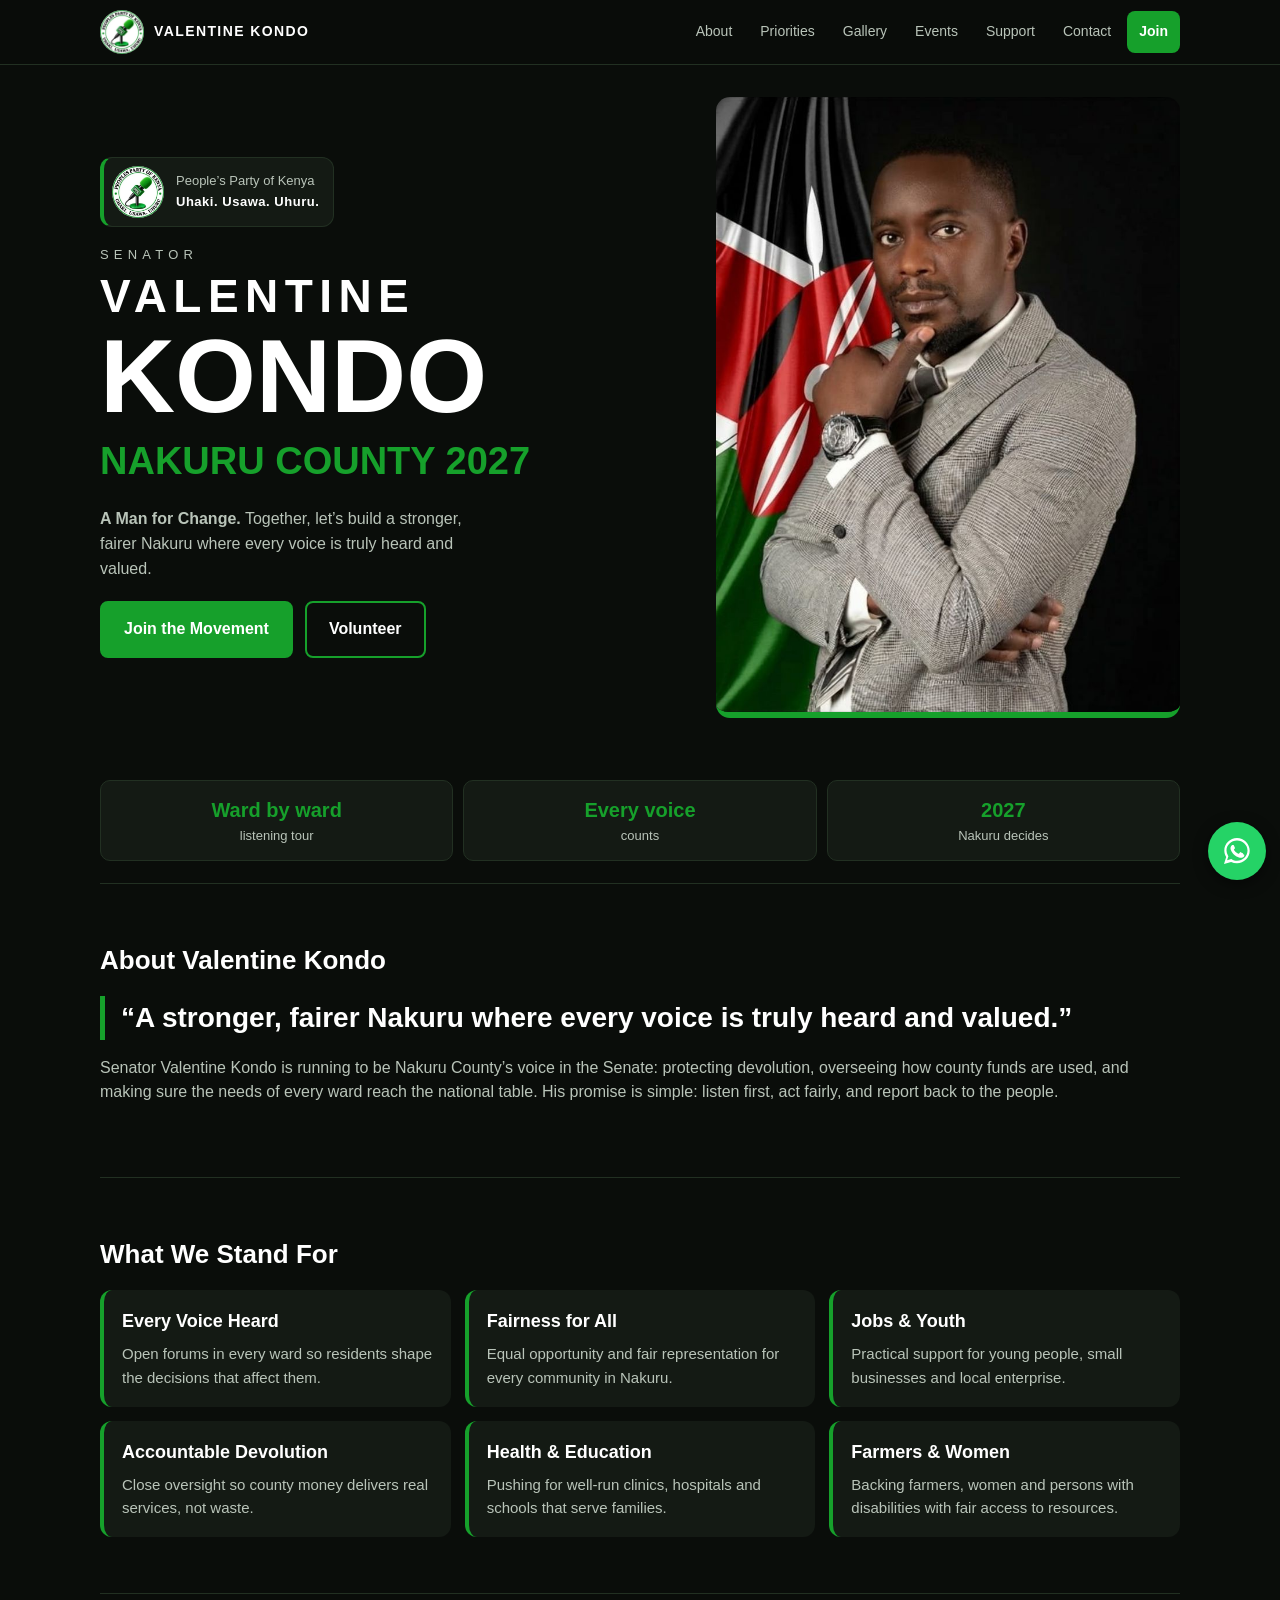
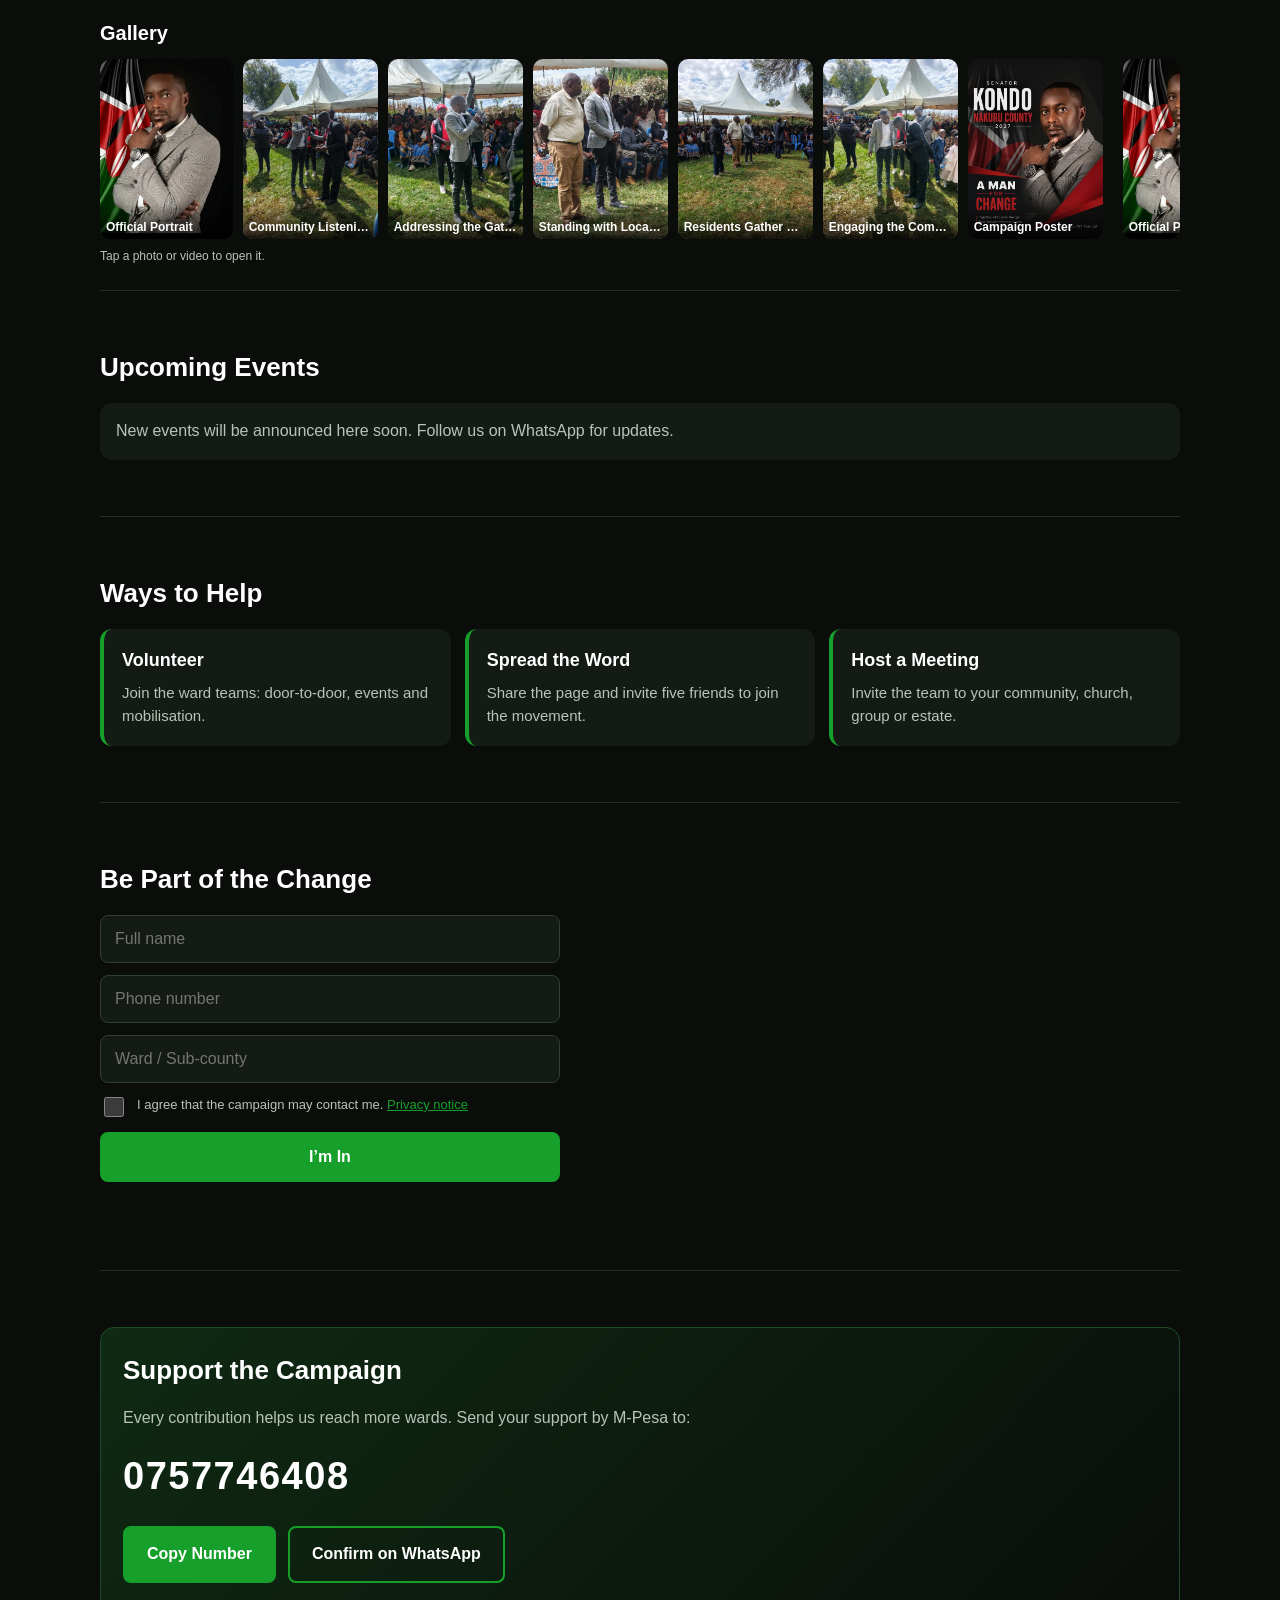
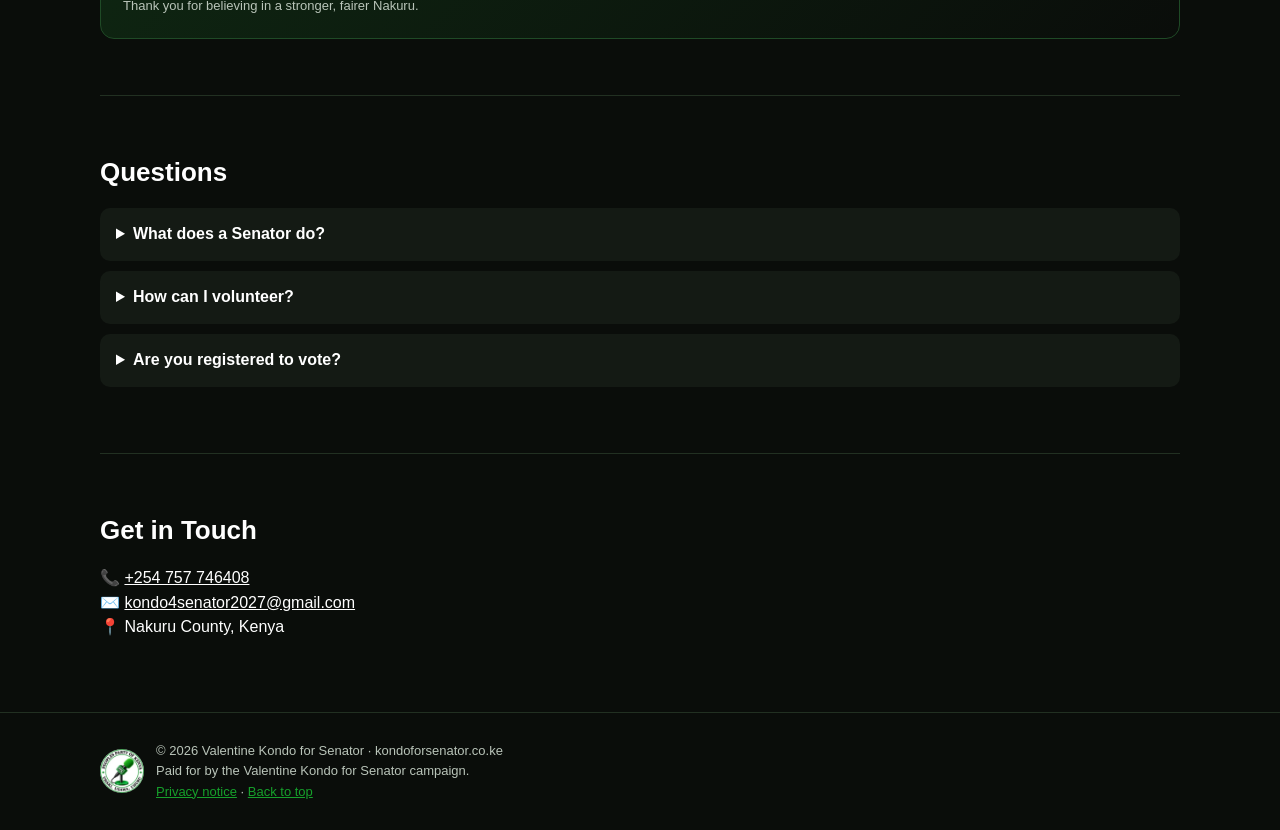
==== commit 4b416fc1: "Update index.html" ====
--- a/index.html
+++ b/index.html
@@ -117,7 +117,7 @@
   <div class="dn">
     <h3 class="nm">Support the Campaign</h3>
     <p class="mu">Every contribution helps us reach more wards. Send your support by M-Pesa to:</p>
-    <p class="num">0716 635 052</p>
+    <p class="num">0757746408</p>
     <div class="btns"><button class="b p" id="cp">Copy Number</button><a class="b" href="https://wa.me/254757746408?text=Hello%2C%20I%20have%20sent%20my%20support%20to%20the%20campaign.">Confirm on WhatsApp</a></div>
     <p class="mu sm2">Thank you for believing in a stronger, fairer Nakuru.</p>
   </div>
@@ -145,7 +145,7 @@
   <span>© <span id="yr">2027</span> Valentine Kondo for Senator · kondoforsenator.co.ke<br>Paid for by the Valentine Kondo for Senator campaign.<br><a href="privacy.html">Privacy notice</a> · <a href="#">Back to top</a></span>
 </div></footer>
 
-<div class="lb" id="lb"><img id="lbi" alt=""><video id="lbv" controls playsinline></video></div>
+<div class="lb" id="lb"><img id="lbi" alt=""><video id="lbv" controls playsinline></video><p class="cap" id="lbc"></p></div>
 
 <div class="bar"><a href="tel:+254757746408">Call</a><a href="https://wa.me/254757746408?text=Hello%20Senator%20Valentine%20Kondo%E2%80%99s%20team%21%20I%E2%80%99d%20like%20to%20join%20the%20movement%20for%20a%20stronger%2C%20fairer%20Nakuru.">WhatsApp</a></div>
 
--- a/style.css
+++ b/style.css
@@ -12,7 +12,7 @@
 .top{position:sticky;top:0;z-index:30;padding-top:env(safe-area-inset-top,0px);background:rgba(10,13,10,.94);-webkit-backdrop-filter:blur(8px);backdrop-filter:blur(8px);border-bottom:1px solid var(--line)}
 nav{display:flex;justify-content:space-between;align-items:center;gap:8px;padding:10px 0;font-size:14px;position:relative}
 .br{display:flex;align-items:center;gap:10px;text-decoration:none;color:#fff}
-.br b{letter-spacing:.15em}
+.br b{letter-spacing:.1em;font-size:14px}
 .lg{width:44px;height:44px;border-radius:50%;display:block;background:#fff}
 .nl{display:flex;gap:4px;align-items:center}
 .nl a{color:var(--mu);text-decoration:none;padding:10px 12px;border-radius:8px}
@@ -39,6 +39,7 @@
 .party b{color:#fff;letter-spacing:.04em}
 .sm{letter-spacing:.4em;font-size:13px;color:var(--mu)}
 h1{font-size:clamp(56px,16vw,104px);line-height:.95;margin:6px 0;font-weight:800}
+.fn{display:block;font-size:clamp(26px,8vw,46px);letter-spacing:.14em;font-weight:700;line-height:1.1;margin-bottom:6px}
 .hero h2{font-size:clamp(26px,7vw,38px);margin:0 0 8px;color:var(--g);font-weight:800}
 .hero p{color:var(--mu);max-width:44ch}
 .btns{display:flex;gap:12px;flex-wrap:wrap;margin-top:20px}
@@ -73,9 +74,11 @@
 .hint{margin:8px 0 0;font-size:12px;color:var(--mu)}
 @keyframes rv{from{transform:translateX(-50%)}to{transform:translateX(0)}}
 @media(prefers-reduced-motion:reduce){.gl{animation:none}.gw{overflow-x:auto}}
-.lb{display:none;position:fixed;top:0;right:0;bottom:0;left:0;background:rgba(0,0,0,.93);z-index:20;align-items:center;justify-content:center;padding:16px}
+.lb{flex-direction:column;gap:10px;display:none;position:fixed;top:0;right:0;bottom:0;left:0;background:rgba(0,0,0,.93);z-index:50;align-items:center;justify-content:center;padding:16px}
 .lb.o{display:flex}
-.lb img,.lb video{max-width:100%;max-height:100%;border-radius:10px}
+.lb img,.lb video{max-width:100%;max-height:calc(100% - 52px);border-radius:10px}
+.cap{margin:0;color:#fff;font-weight:700;text-align:center;font-size:16px}
+.cap:empty{display:none}
 .lb video{display:none;width:100%;background:#000}
 
 /* events */
@@ -182,3 +185,7 @@
 }
 @media(hover:none){.nl a:hover{background:none;color:var(--mu)}}
 @media print{.top,.bar,.wa,.lb{display:none}body{background:#fff;color:#000}}
+
+/* gallery names */
+.nm2{position:absolute;left:0;right:0;bottom:0;padding:16px 6px 5px;background:linear-gradient(transparent,rgba(0,0,0,.85));color:#fff;font-size:11px;font-weight:700;line-height:1.2;white-space:nowrap;overflow:hidden;text-overflow:ellipsis}
+@media(min-width:600px){.nm2{font-size:12px}}
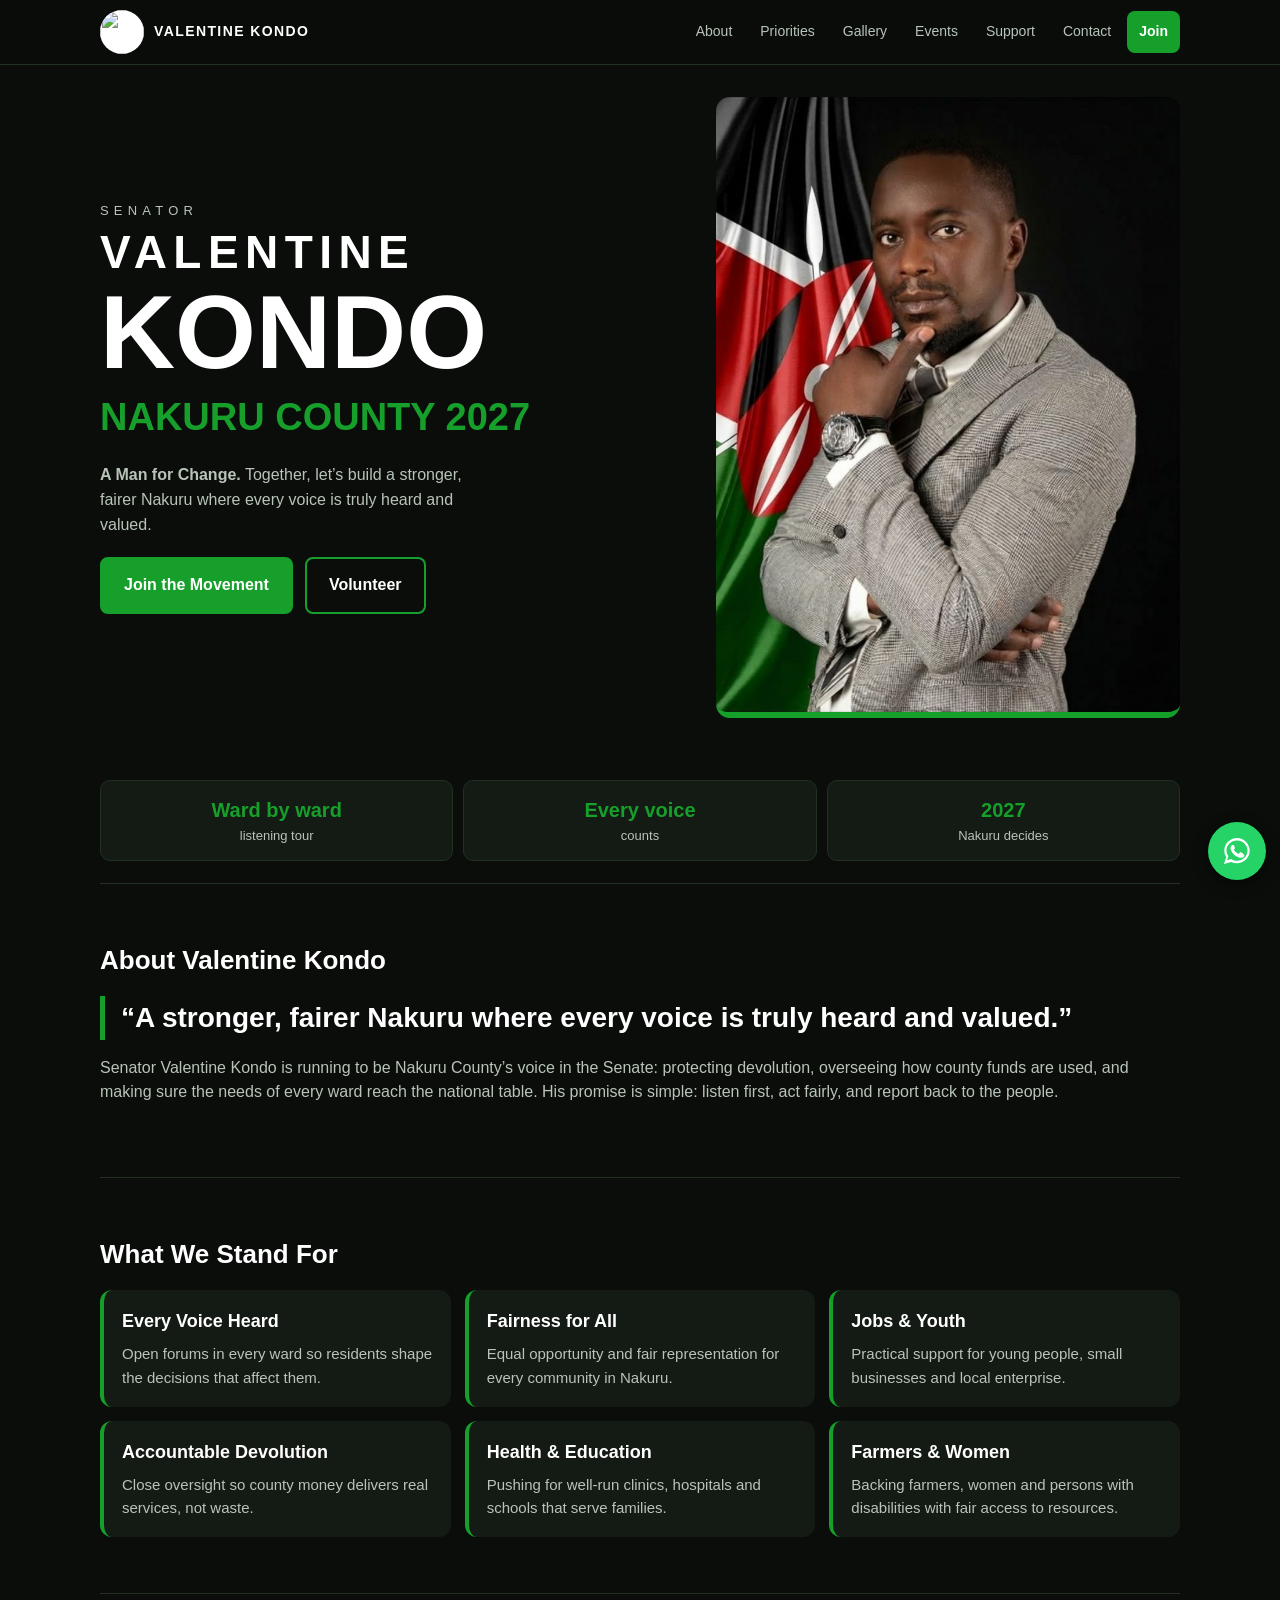
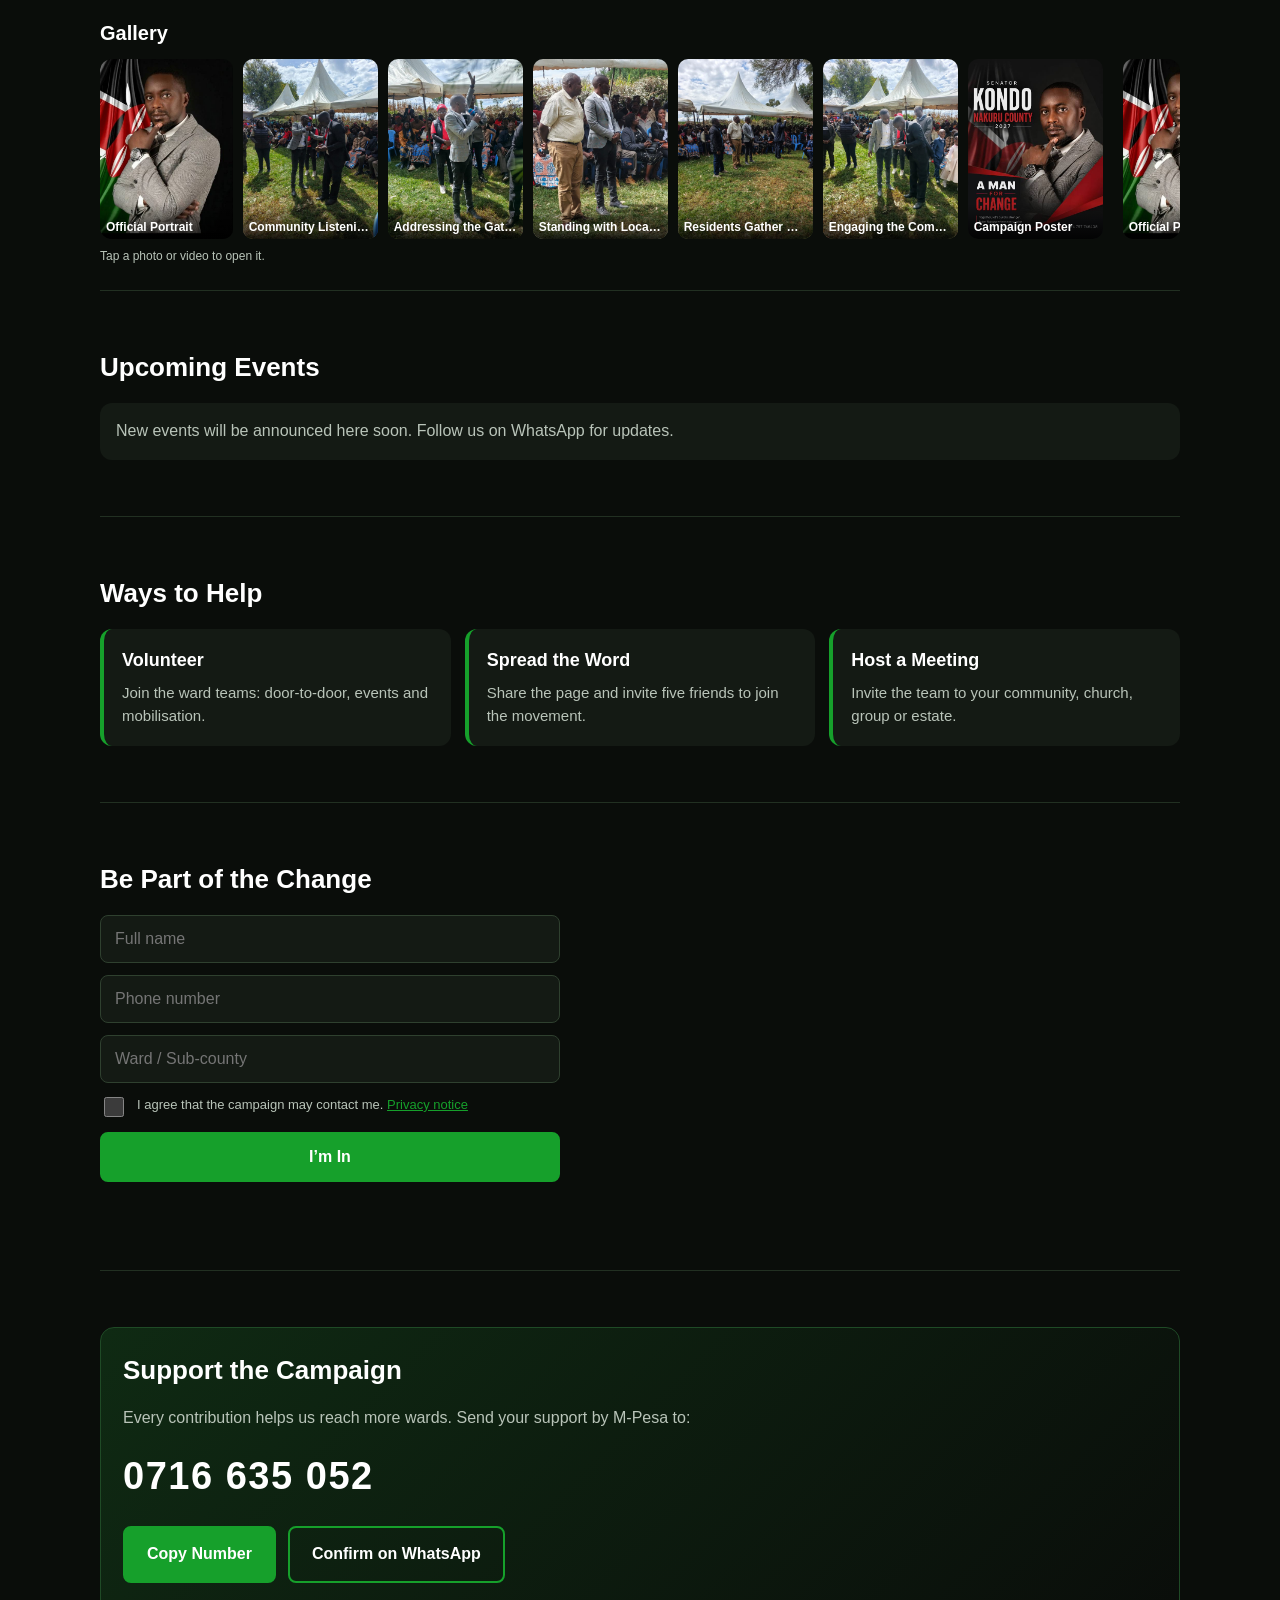
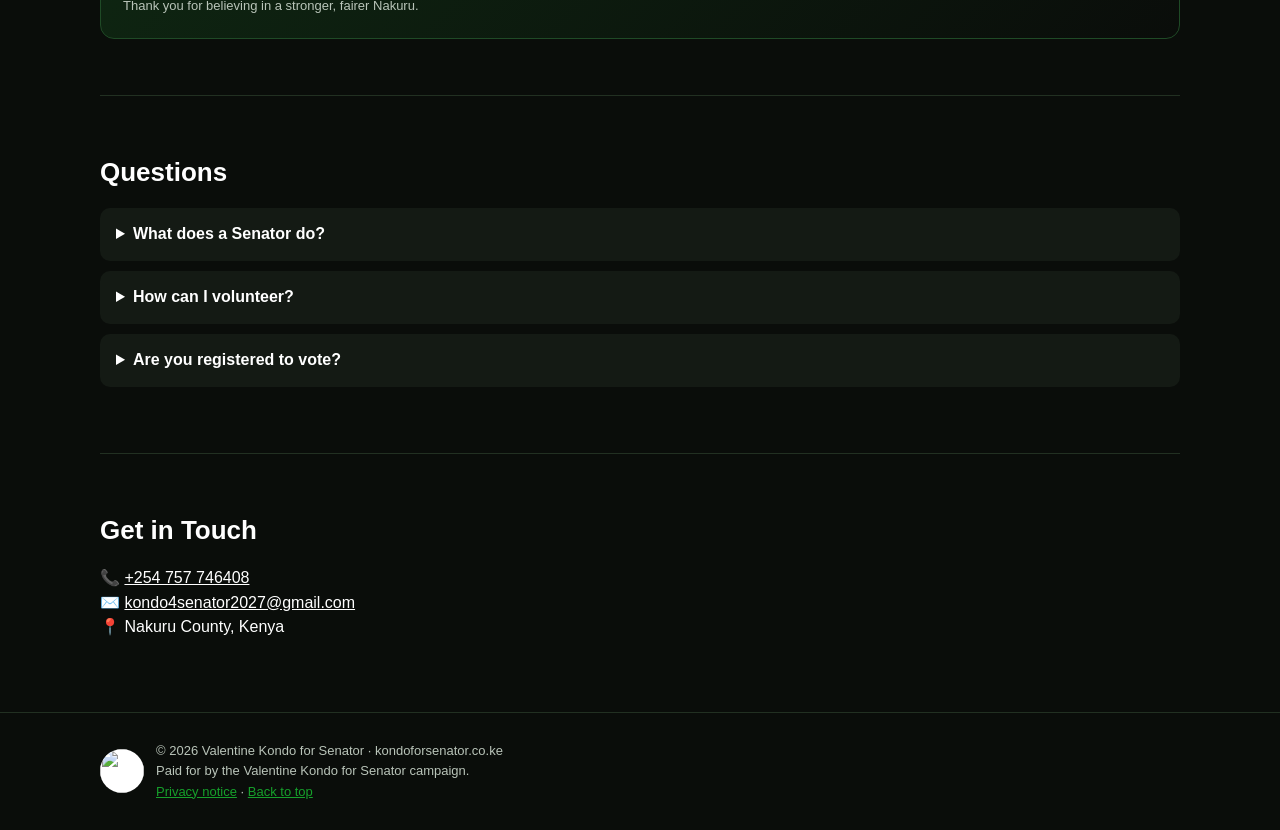
==== commit 11fbfa17: "Update index.html" ====
--- a/index.html
+++ b/index.html
@@ -30,7 +30,7 @@
 <header class="top">
   <div class="w">
     <nav aria-label="Main">
-      <a class="br" href="#" aria-label="Valentine Kondo 2027 home"><img class="lg" src="ppk-logo.jpg" alt="People's Party of Kenya logo"><b>VALENTINE KONDO</b></a>
+      <a class="br" href="#" aria-label="Valentine Kondo 2027 home"><img class="lg" src="logo.png" alt=""><b>VALENTINE KONDO</b></a>
       <button class="burger" id="bg" type="button" aria-label="Open menu" aria-expanded="false" aria-controls="menu"><span></span><span></span><span></span></button>
       <div class="nl" id="menu">
         <a href="#about">About</a>
@@ -51,7 +51,6 @@
 
 <header class="hero">
   <div>
-    <div class="party"><img src="ppk-logo.jpg" alt=""><span>People’s Party of Kenya<br><b>Uhaki. Usawa. Uhuru.</b></span></div>
     <div class="sm">SENATOR</div>
     <h1><span class="fn">VALENTINE</span>KONDO</h1>
     <h2>NAKURU COUNTY 2027</h2>
@@ -117,7 +116,7 @@
   <div class="dn">
     <h3 class="nm">Support the Campaign</h3>
     <p class="mu">Every contribution helps us reach more wards. Send your support by M-Pesa to:</p>
-    <p class="num">0757746408</p>
+    <p class="num">0716 635 052</p>
     <div class="btns"><button class="b p" id="cp">Copy Number</button><a class="b" href="https://wa.me/254757746408?text=Hello%2C%20I%20have%20sent%20my%20support%20to%20the%20campaign.">Confirm on WhatsApp</a></div>
     <p class="mu sm2">Thank you for believing in a stronger, fairer Nakuru.</p>
   </div>
@@ -141,7 +140,7 @@
 </div>
 
 <footer><div class="w">
-  <img class="lg" src="ppk-logo.jpg" alt="">
+  <img class="lg" src="logo.png" alt="">
   <span>© <span id="yr">2027</span> Valentine Kondo for Senator · kondoforsenator.co.ke<br>Paid for by the Valentine Kondo for Senator campaign.<br><a href="privacy.html">Privacy notice</a> · <a href="#">Back to top</a></span>
 </div></footer>
 
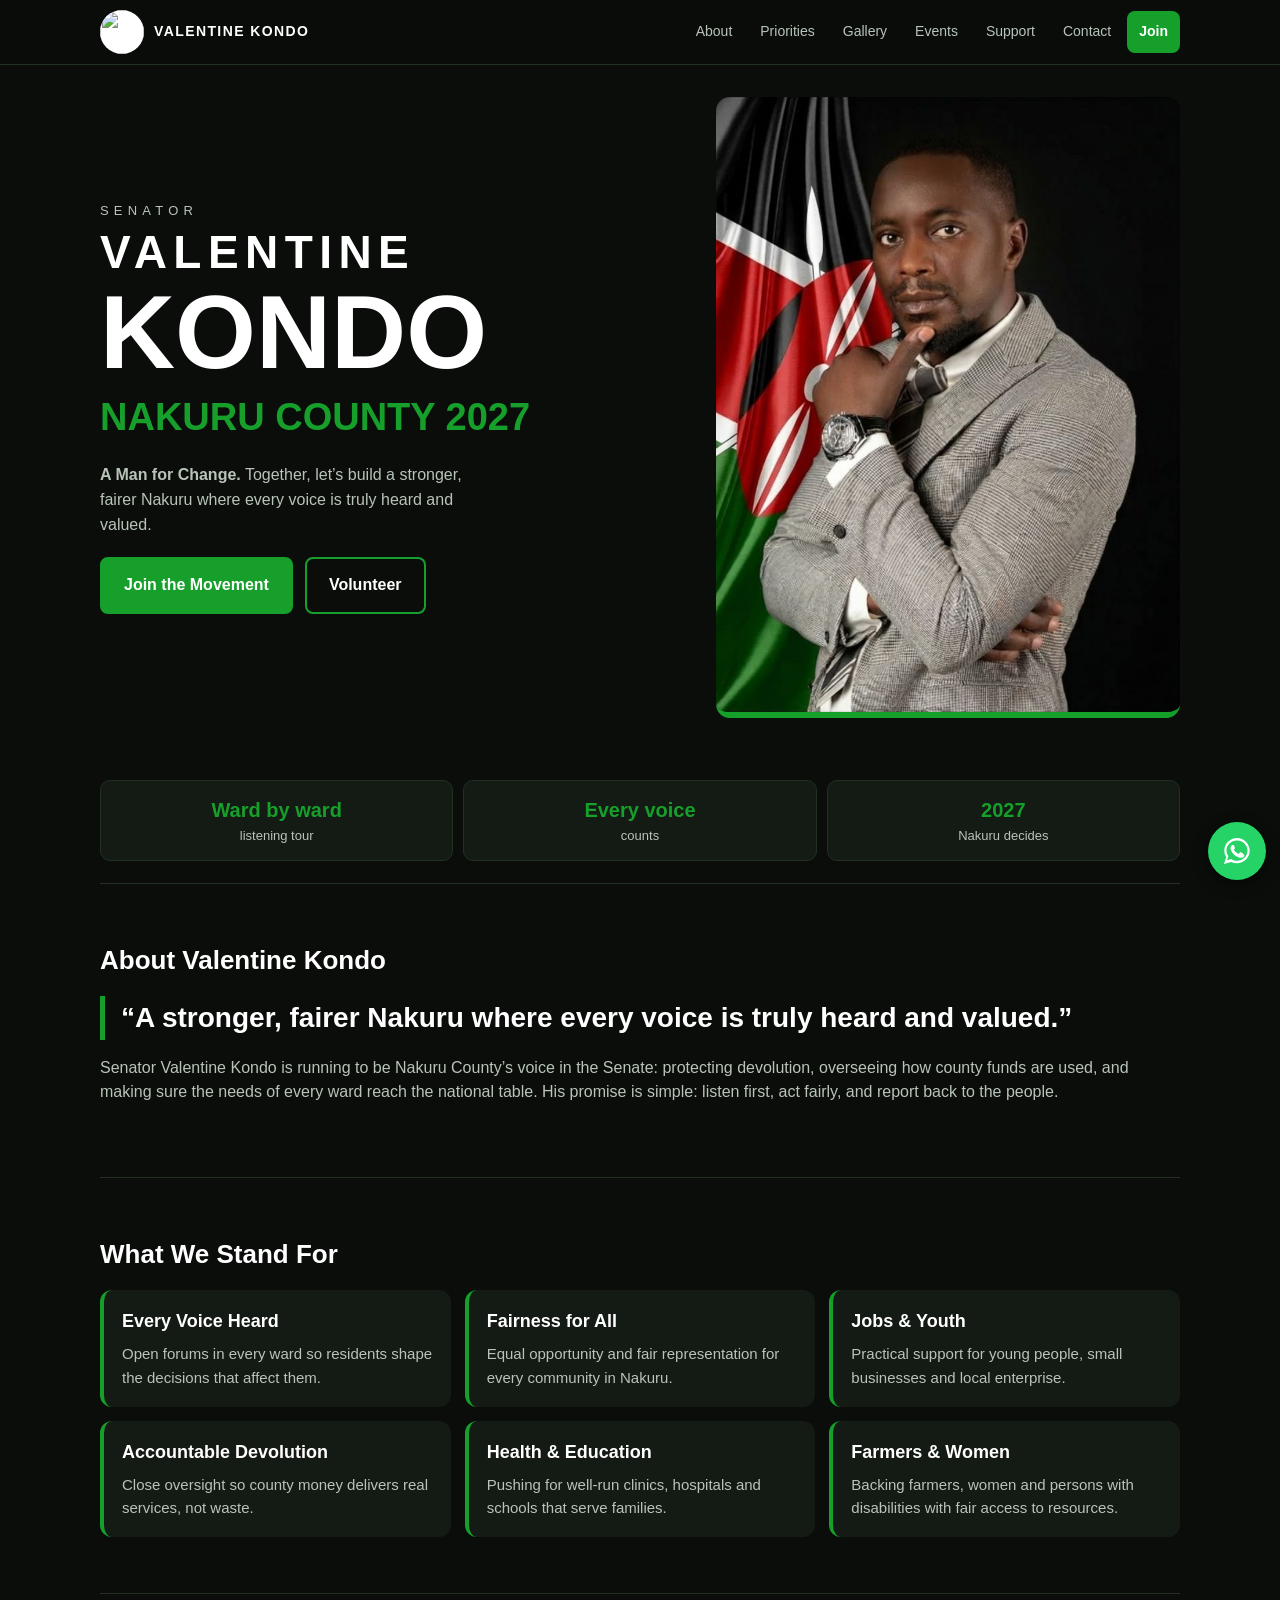
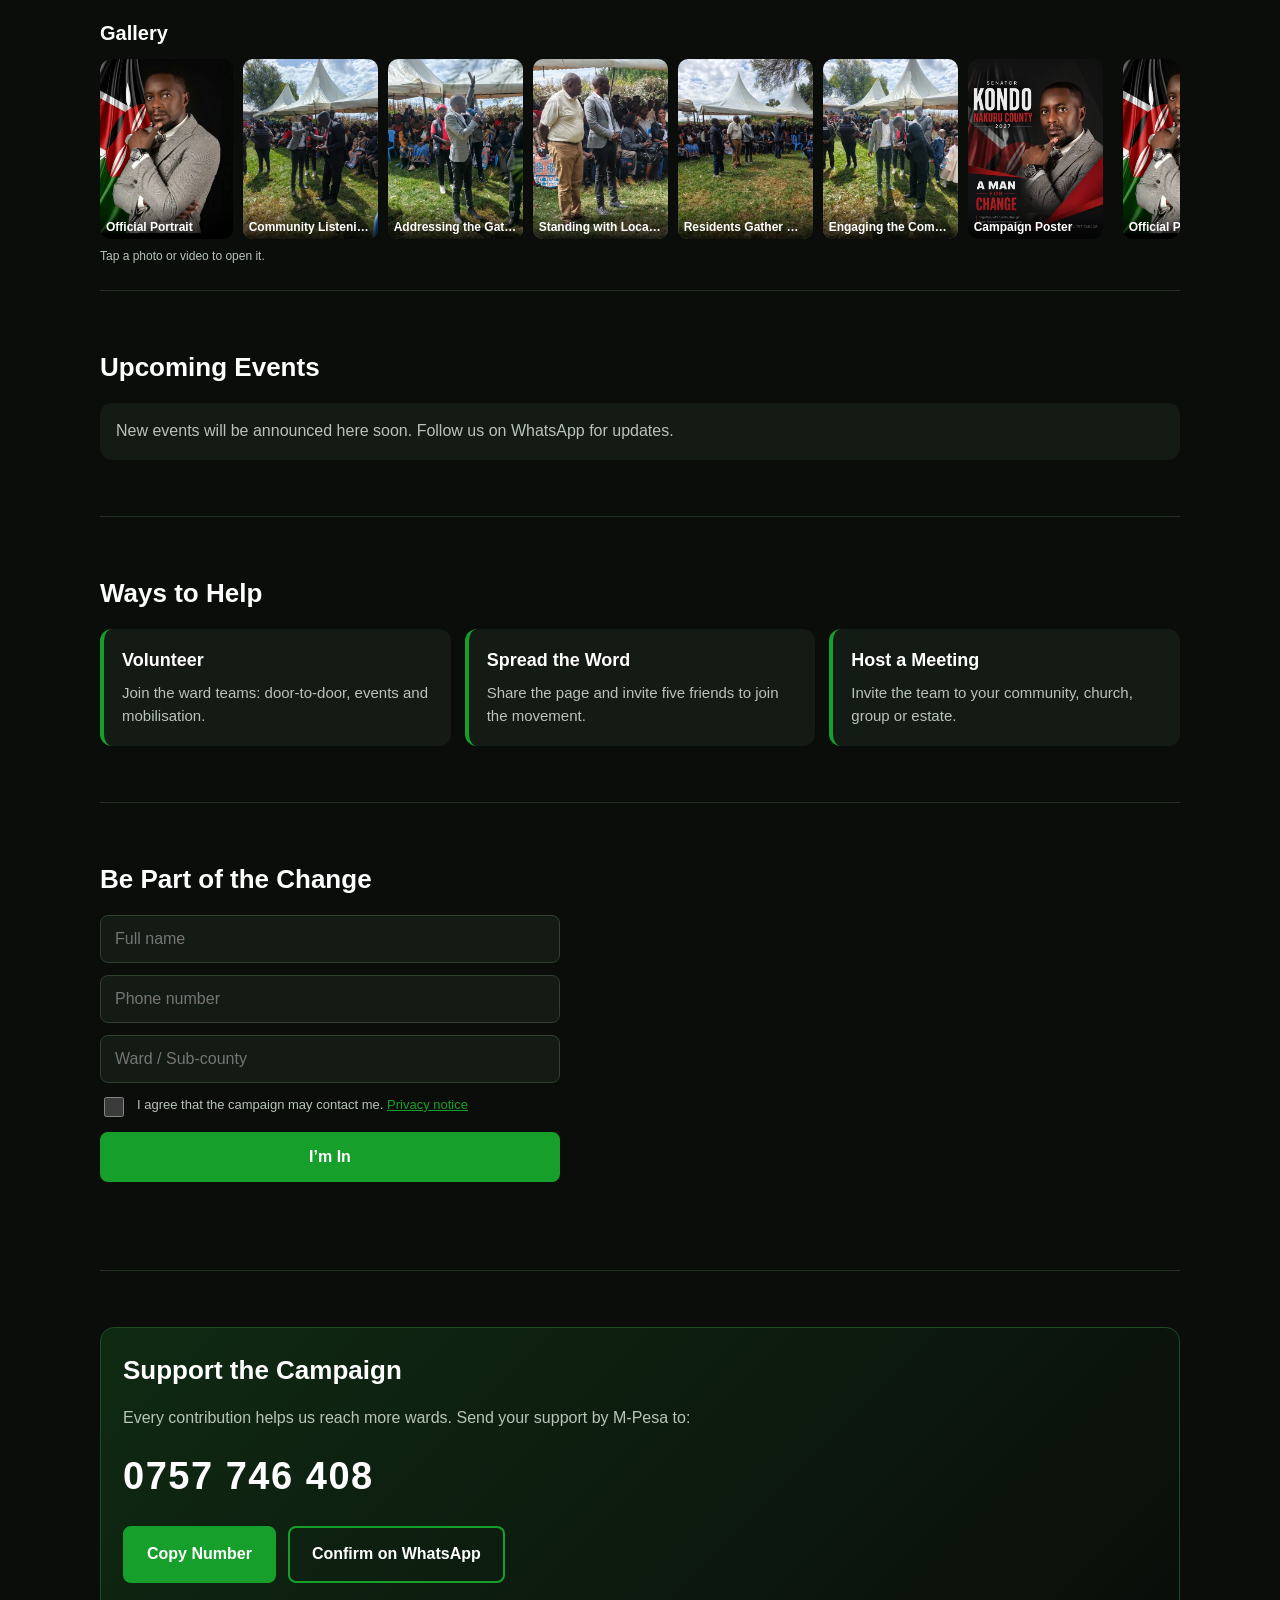
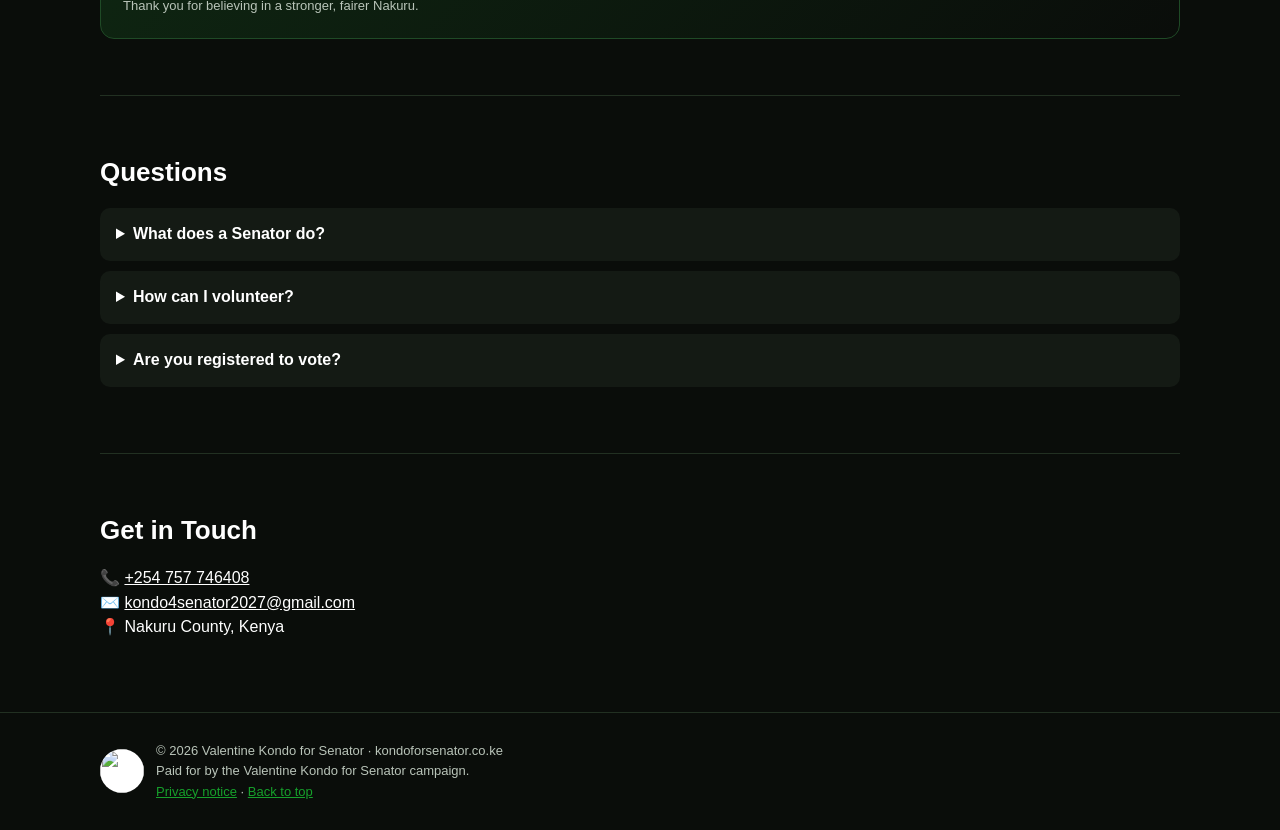
==== commit 98165a9f: "Update index.html" ====
--- a/index.html
+++ b/index.html
@@ -116,7 +116,7 @@
   <div class="dn">
     <h3 class="nm">Support the Campaign</h3>
     <p class="mu">Every contribution helps us reach more wards. Send your support by M-Pesa to:</p>
-    <p class="num">0716 635 052</p>
+    <p class="num">0757 746 408</p>
     <div class="btns"><button class="b p" id="cp">Copy Number</button><a class="b" href="https://wa.me/254757746408?text=Hello%2C%20I%20have%20sent%20my%20support%20to%20the%20campaign.">Confirm on WhatsApp</a></div>
     <p class="mu sm2">Thank you for believing in a stronger, fairer Nakuru.</p>
   </div>
--- a/style.css
+++ b/style.css
@@ -1,4 +1,4 @@
-/* ===== PPK theme: green, black, white ===== */
+/* ===== Kondo theme: green, black, white ===== */
 :root{--bg:#0a0d0a;--card:#141a14;--line:#223022;--tx:#ffffff;--mu:#b9c4b9;--g:#16a02b;--g2:#0e7a1f;color-scheme:dark;box-sizing:border-box;--gh:130px;padding-bottom:calc(64px + env(safe-area-inset-bottom,0px))}
 *{box-sizing:inherit}
 html{scroll-behavior:smooth;scroll-padding-top:calc(76px + env(safe-area-inset-top,0px))}
@@ -34,9 +34,6 @@
 /* hero */
 .hero{display:grid;gap:24px;padding:20px 0 40px;align-items:center}
 @media(min-width:760px){.hero{grid-template-columns:1.1fr .9fr}}
-.party{display:flex;align-items:center;gap:12px;background:var(--card);border:1px solid var(--line);border-left:4px solid var(--g);border-radius:12px;padding:8px 14px 8px 8px;margin-bottom:18px;font-size:13px;color:var(--mu);width:max-content;max-width:100%}
-.party img{width:52px;height:52px;border-radius:50%;background:#fff;flex:none}
-.party b{color:#fff;letter-spacing:.04em}
 .sm{letter-spacing:.4em;font-size:13px;color:var(--mu)}
 h1{font-size:clamp(56px,16vw,104px);line-height:.95;margin:6px 0;font-weight:800}
 .fn{display:block;font-size:clamp(26px,8vw,46px);letter-spacing:.14em;font-weight:700;line-height:1.1;margin-bottom:6px}
@@ -148,8 +145,7 @@
   h3{font-size:22px}
   section{padding:32px 0}
   .btns .b{flex:1 1 100%;text-align:center}
-  .party{font-size:12px}
-  .st b{font-size:17px}
+    .st b{font-size:17px}
   .st div{font-size:12px;padding:12px 4px}
   .ev .d{min-width:56px;padding:8px}
   footer .w{flex-direction:column;align-items:flex-start}
